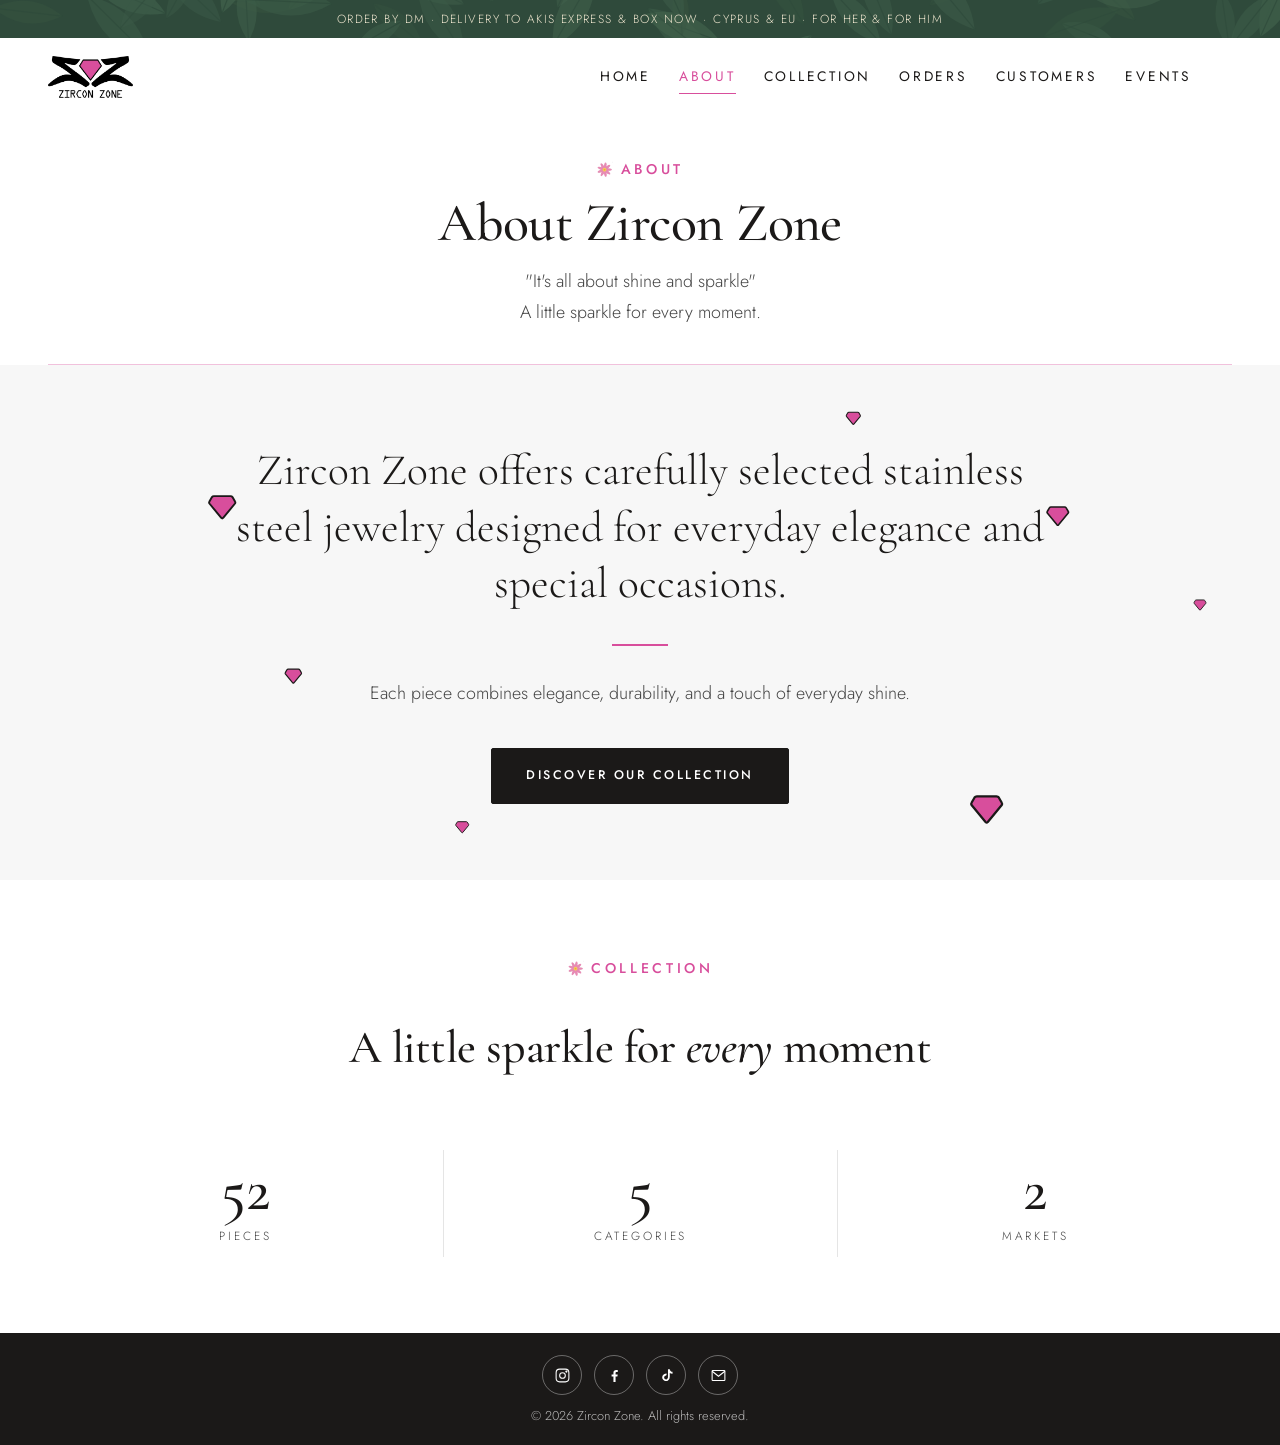
==== about.html @ d3563c6d "Sync: no For him tag Co-Authored-By: Claude Opus 5.5 <noreply@anthropic.com> Claude-Session: https:/" ====
<!DOCTYPE html>
<html lang="en">
<head>
  <meta charset="UTF-8">
  <meta name="viewport" content="width=device-width, initial-scale=1.0">
  <title>About | Zircon Zone</title>
  <meta name="description" content="About Zircon Zone — carefully selected stainless steel jewelry designed for everyday elegance and special occasions.">
  <meta name="theme-color" content="#ffffff">
  <link rel="canonical" href="https://christianaandreou.github.io/zirconzone/about.html">
  <meta name="robots" content="index, follow, max-image-preview:large">
  <meta name="twitter:card" content="summary_large_image">
  <meta name="twitter:title" content="About | Zircon Zone">
  <meta name="twitter:description" content="About Zircon Zone — carefully selected stainless steel jewelry designed for everyday elegance and special occasions.">
  <meta name="twitter:image" content="https://christianaandreou.github.io/zirconzone/images/web/S16.webp">
  <meta property="og:type" content="website">
  <meta property="og:site_name" content="Zircon Zone">
  <meta property="og:title" content="About | Zircon Zone">
  <meta property="og:description" content="About Zircon Zone — carefully selected stainless steel jewelry designed for everyday elegance and special occasions.">
  <meta property="og:image" content="https://christianaandreou.github.io/zirconzone/images/web/S16.webp">
  <link rel="icon" href="images/faviconzz.ico" type="image/x-icon">

  <link rel="preconnect" href="https://fonts.googleapis.com">
  <link rel="preconnect" href="https://fonts.gstatic.com" crossorigin>
  <link href="https://fonts.googleapis.com/css2?family=Cormorant+Garamond:ital,wght@0,400;0,500;0,600;1,400;1,500&family=Jost:wght@300;400;500&display=swap" rel="stylesheet">
  <link rel="stylesheet" href="assets/css/style.css?v=1203">

  <!-- Google tag (gtag.js) -->
  <script async src="https://www.googletagmanager.com/gtag/js?id=G-80L94WF2SH"></script>
  <script>
    window.dataLayer = window.dataLayer || [];
    function gtag(){dataLayer.push(arguments);}
    gtag('js', new Date());
    gtag('config', 'G-80L94WF2SH');
  </script>
</head>
<body>

  <div class="ship-bar">Order by DM · Delivery to Akis Express &amp; BOX NOW · Cyprus &amp; EU · For her &amp; for him</div>
  <header class="site-header">
    <div class="container header-inner">
      <a href="index.html" class="logo" aria-label="Zircon Zone home"><img src="images/web/logo.png" alt="Zircon Zone" width="600" height="298"></a>
      <nav class="nav" aria-label="Main">
        <a href="index.html">Home</a>
        <a href="about.html">About</a>
        <a href="collection.html">Collection</a>
        <a href="orders.html">Orders</a>
        <a href="customers.html">Customers</a>
        <a href="events.html">Events</a>
      </nav>
      <div class="header-right">
        <button class="menu-toggle" aria-label="Menu" aria-expanded="false"><span></span><span></span></button>
      </div>
    </div>
  </header>

  <div class="mobile-menu">
    <a href="index.html">Home</a>
    <a href="about.html">About</a>
    <a href="collection.html">Collection</a>
    <a href="orders.html">Orders</a>
    <a href="customers.html">Customers</a>
    <a href="events.html">Events</a>
  </div>

  <main>
    <section class="page-hero-wrap">
    
    <svg class="hero-fill" viewBox="0 0 1440 320" preserveAspectRatio="none" aria-hidden="true"><path d="M-20,-6 L1460,-6 L1460,110 C1220,170 1040,90 760,190 C460,300 240,120 -20,210 Z" fill="#d84e9c"/></svg>
    <span class="hero-rule" aria-hidden="true"></span>
    
    <div class="page-hero container">
      <span class="eyebrow">About</span>
      <h1>About Zircon Zone</h1>
      <p class="lead">"It's all about shine and sparkle" <br>A little sparkle for every moment.</p>
    </div>
    </section>

    <section class="about-brush">
      <svg class="jewel" viewBox="0 0 1440 760" preserveAspectRatio="xMidYMid slice" aria-hidden="true">
        <!-- λάμψεις -->
        <g fill="#d84e9c">
          <path class="spark k1" transform="translate(250 250) scale(0.72)" d="M-13,-17 H13 Q15,-17 16,-15.5 L20,-8.5 Q21,-7 20,-5.5 L1.5,17 Q0,18.5 -1.5,17 L-20,-5.5 Q-21,-7 -20,-8.5 L-16,-15.5 Q-15,-17 -13,-17Z" stroke="#1b1918" stroke-width="3" stroke-linejoin="round"/><path class="spark k2" transform="translate(1190 260) scale(0.59)" d="M-13,-17 H13 Q15,-17 16,-15.5 L20,-8.5 Q21,-7 20,-5.5 L1.5,17 Q0,18.5 -1.5,17 L-20,-5.5 Q-21,-7 -20,-8.5 L-16,-15.5 Q-15,-17 -13,-17Z" stroke="#1b1918" stroke-width="3" stroke-linejoin="round"/><path class="spark k3" transform="translate(1110 590) scale(0.85)" d="M-13,-17 H13 Q15,-17 16,-15.5 L20,-8.5 Q21,-7 20,-5.5 L1.5,17 Q0,18.5 -1.5,17 L-20,-5.5 Q-21,-7 -20,-8.5 L-16,-15.5 Q-15,-17 -13,-17Z" stroke="#1b1918" stroke-width="3" stroke-linejoin="round"/><path class="spark k4" transform="translate(330 440) scale(0.45)" d="M-13,-17 H13 Q15,-17 16,-15.5 L20,-8.5 Q21,-7 20,-5.5 L1.5,17 Q0,18.5 -1.5,17 L-20,-5.5 Q-21,-7 -20,-8.5 L-16,-15.5 Q-15,-17 -13,-17Z" stroke="#1b1918" stroke-width="3" stroke-linejoin="round"/><path class="spark k5" transform="translate(960 150) scale(0.39)" d="M-13,-17 H13 Q15,-17 16,-15.5 L20,-8.5 Q21,-7 20,-5.5 L1.5,17 Q0,18.5 -1.5,17 L-20,-5.5 Q-21,-7 -20,-8.5 L-16,-15.5 Q-15,-17 -13,-17Z" stroke="#1b1918" stroke-width="3" stroke-linejoin="round"/><path class="spark k2" transform="translate(520 610) scale(0.36)" d="M-13,-17 H13 Q15,-17 16,-15.5 L20,-8.5 Q21,-7 20,-5.5 L1.5,17 Q0,18.5 -1.5,17 L-20,-5.5 Q-21,-7 -20,-8.5 L-16,-15.5 Q-15,-17 -13,-17Z" stroke="#1b1918" stroke-width="3" stroke-linejoin="round"/><path class="spark k4" transform="translate(1350 360) scale(0.33)" d="M-13,-17 H13 Q15,-17 16,-15.5 L20,-8.5 Q21,-7 20,-5.5 L1.5,17 Q0,18.5 -1.5,17 L-20,-5.5 Q-21,-7 -20,-8.5 L-16,-15.5 Q-15,-17 -13,-17Z" stroke="#1b1918" stroke-width="3" stroke-linejoin="round"/>
        </g>
      </svg>
      <div class="container about-text reveal">
        <p class="story-lead">Zircon Zone offers carefully selected stainless steel jewelry designed for everyday elegance and special occasions.</p>
        <span class="story-rule" aria-hidden="true"></span>
        <p class="lead">Each piece combines elegance, durability, and a touch of everyday shine.</p>
        <a href="collection.html" class="btn">Discover our Collection</a>
      </div>
    </section>


    <section class="section section--paper">
      <div class="container">
        <div class="section-head section-head--center reveal">
          <span class="eyebrow">Collection</span><h2>A little sparkle for <em>every</em> moment</h2>
        </div>
        <div class="stats reveal">
          <div><strong data-count="pieces">50+</strong><span>Pieces</span></div>
          <div><strong data-count="categories">5</strong><span>Categories</span></div>
          <div><strong>2</strong><span>Markets</span></div>
        </div>
      </div>
    </section>
  </main>

  <footer class="site-footer site-footer--simple">
    <div class="socials">
      <a href="https://www.instagram.com/zirconzone" target="_blank" rel="noopener" aria-label="Instagram"><svg viewBox="0 0 24 24" fill="none" stroke="currentColor" stroke-width="1.5" aria-hidden="true"><rect x="3" y="3" width="18" height="18" rx="5"/><circle cx="12" cy="12" r="4"/><circle cx="17.5" cy="6.5" r=".8" fill="currentColor"/></svg></a>
      <a href="https://www.facebook.com/profile.php?id=100092590311027" target="_blank" rel="noopener" aria-label="Facebook"><svg viewBox="0 0 24 24" fill="currentColor" aria-hidden="true"><path d="M13.5 21v-7.5h2.6l.4-3h-3V8.6c0-.9.3-1.5 1.5-1.5h1.6V4.4c-.3 0-1.2-.1-2.3-.1-2.3 0-3.8 1.4-3.8 3.9v2.3H7.9v3h2.6V21h3z"/></svg></a>
      <a href="https://www.tiktok.com/@zircon_zone" target="_blank" rel="noopener" aria-label="TikTok"><svg viewBox="0 0 24 24" fill="currentColor" aria-hidden="true"><path d="M16.6 3c.3 2.2 1.6 3.6 3.9 3.8v2.6c-1.4.1-2.6-.3-3.9-1.1v5.3c0 6.4-7 8.4-9.8 3.8-1.8-3-.7-8.2 5.3-8.4v2.8c-.5.1-1 .2-1.4.4-1.4.5-2.2 1.4-2 3 .4 3 5.9 3.9 5.4-2V3h2.5z"/></svg></a>
      <a href="mailto:zirconzonejewelry@gmail.com" aria-label="Email"><svg viewBox="0 0 24 24" fill="none" stroke="currentColor" stroke-width="1.5" aria-hidden="true"><rect x="3" y="5" width="18" height="14" rx="1"/><path d="m3 6 9 7 9-7"/></svg></a>
    </div>
    <p>© 2026 Zircon Zone. All rights reserved.</p>
  </footer>
  <script src="assets/js/main.js?v=86"></script>

  <script src="assets/js/products.js?v=91"></script>
  <script>
    const n = document.querySelector('[data-count="pieces"]'); if (n) n.textContent = PRODUCTS.length;
    const c = document.querySelector('[data-count="categories"]'); if (c) c.textContent = new Set(PRODUCTS.map((p) => p.category)).size;
  </script>
</body>
</html>
---- assets/css/style.css ----
/* =========================================================
   Zircon Zone — shared stylesheet
   Ένα αρχείο για όλες τις σελίδες (αντί για <style> σε κάθε σελίδα
   + Tailwind CDN). Άλλαξε τα tokens εδώ και αλλάζει όλο το site.
   ========================================================= */

:root {
  /* Χρώματα */
  --ivory: #ffffff;
  --paper: #f7f7f7;
  --sand: #f2f2f2;
  --line: #e5e5e5;
  --ink: #1b1918;
  --ink-soft: #444444;
  --muted: #7a7a7a;
  --accent: #d84e9c;        /* ακριβώς το ροζ του διαμαντιού στο logo */
  --accent-soft: #f7e6ee;
  --gold: #b8955a;

  /* Τυπογραφία */
  --font-display: "Cormorant Garamond", "Times New Roman", serif;
  --font-body: "Jost", system-ui, -apple-system, sans-serif;

  /* Ρυθμός */
  --container: 1240px;
  --gutter: clamp(20px, 4vw, 48px);
  --section: clamp(72px, 10vw, 140px);
  --radius: 2px;
  --ease: cubic-bezier(.22, .61, .36, 1);
}

*, *::before, *::after { box-sizing: border-box; }
html { scroll-behavior: smooth; -webkit-text-size-adjust: 100%; }
body {
  margin: 0;
  background: var(--ivory);
  color: var(--ink);
  font-family: var(--font-body);
  font-weight: 300;
  font-size: 16px;
  line-height: 1.7;
  -webkit-font-smoothing: antialiased;
}
img { display: block; max-width: 100%; height: auto; }
a { color: inherit; text-decoration: none; }
button { font: inherit; color: inherit; background: none; border: 0; cursor: pointer; }
::selection { background: var(--accent-soft); color: var(--ink); }

h1, h2, h3 {
  font-family: var(--font-display);
  font-weight: 500;
  line-height: 1.08;
  letter-spacing: -0.01em;
  margin: 0;
}
h1 { font-size: clamp(2.8rem, 6.5vw, 5.6rem); }
h2 { font-size: clamp(2.1rem, 4.2vw, 3.4rem); }
h3 { font-size: 1.45rem; }
em { font-style: italic; color: var(--accent); }
p { margin: 0; }

.container { width: min(100% - 2 * var(--gutter), var(--container)); margin-inline: auto; }
.section { padding-block: var(--section); }
.section--sand { background: var(--sand); }
.section--paper { background: var(--paper); }

.eyebrow {
  display: inline-block;
  font-size: .72rem;
  font-weight: 500;
  letter-spacing: .28em;
  text-transform: uppercase;
  color: var(--accent);
  margin-bottom: 18px;
}
.lead { font-size: clamp(1.05rem, 1.4vw, 1.2rem); color: var(--ink-soft); max-width: 560px; }
.muted { color: var(--muted); }

.section-head { display: flex; align-items: end; justify-content: space-between; gap: 24px; margin-bottom: clamp(36px, 5vw, 64px); }
.section-head--center { flex-direction: column; align-items: center; text-align: center; }
.section-head--center .lead { margin-inline: auto; margin-top: 16px; }

/* ---------- Κουμπιά ---------- */
.btn {
  display: inline-flex; align-items: center; justify-content: center; gap: 10px;
  padding: 16px 34px;
  font-size: .78rem; font-weight: 500; letter-spacing: .2em; text-transform: uppercase;
  border: 1px solid var(--ink);
  background: var(--ink); color: var(--ivory);
  border-radius: var(--radius);
  transition: background .35s var(--ease), color .35s var(--ease), border-color .35s var(--ease);
}
.btn:hover { background: var(--accent); border-color: var(--accent); }
.btn--ghost { background: transparent; color: var(--ink); }
.btn--ghost:hover { background: var(--ink); color: var(--ivory); border-color: var(--ink); }
.btn--light { background: var(--ivory); color: var(--ink); border-color: var(--ivory); }
.btn--light:hover { background: transparent; color: var(--ivory); border-color: var(--ivory); }
.btn svg { width: 16px; height: 16px; }

.link-arrow {
  font-size: .78rem; font-weight: 500; letter-spacing: .2em; text-transform: uppercase;
  border-bottom: 1px solid currentColor; padding-bottom: 4px;
  transition: color .3s var(--ease);
  white-space: nowrap;
}
.link-arrow:hover { color: var(--accent); }

/* ---------- Announcement bar ---------- */
.announce {
  background: var(--ink); color: var(--ivory);
  text-align: center; font-size: .7rem; letter-spacing: .22em; text-transform: uppercase;
  padding: 10px var(--gutter);
}

/* ---------- Header ---------- */
.site-header {
  position: sticky; top: 0; z-index: 50;
  background: rgba(255, 255, 255, .86);
  backdrop-filter: saturate(160%) blur(14px);
  -webkit-backdrop-filter: saturate(160%) blur(14px);
  border-bottom: 1px solid transparent;
  transition: border-color .3s var(--ease), background .3s var(--ease);
}
.site-header.is-scrolled { border-bottom-color: var(--line); background: rgba(255, 255, 255, .95); }
.header-inner {
  display: grid; grid-template-columns: 1fr auto 1fr; align-items: center;
  height: 78px;
}
.logo img { height: 42px; width: auto; }
.nav { display: flex; gap: 34px; }
.nav a, .header-cta {
  font-size: .74rem; font-weight: 400; letter-spacing: .22em; text-transform: uppercase;
  position: relative; padding-block: 6px;
}
.nav a::after {
  content: ""; position: absolute; left: 0; bottom: 0; height: 1px; width: 100%;
  background: currentColor; transform: scaleX(0); transform-origin: right;
  transition: transform .4s var(--ease);
}
.nav a:hover::after, .nav a.active::after { transform: scaleX(1); transform-origin: left; }
.nav a.active { color: var(--accent); }
.header-right { justify-self: end; display: flex; align-items: center; gap: 22px; }
.header-cta { border: 1px solid var(--ink); padding: 10px 18px; transition: .3s var(--ease); }
.header-cta:hover { background: var(--ink); color: var(--ivory); }
.header-icon svg { width: 18px; height: 18px; }
.menu-toggle { display: none; width: 28px; height: 28px; position: relative; }
.menu-toggle span { position: absolute; left: 3px; right: 3px; height: 1px; background: var(--ink); transition: .35s var(--ease); }
.menu-toggle span:nth-child(1) { top: 10px; }
.menu-toggle span:nth-child(2) { top: 17px; }
.menu-open .menu-toggle span:nth-child(1) { top: 14px; transform: rotate(45deg); }
.menu-open .menu-toggle span:nth-child(2) { top: 14px; transform: rotate(-45deg); }

.mobile-menu {
  position: fixed; inset: 0; z-index: 40;
  background: var(--ivory);
  padding: 140px var(--gutter) 40px;
  display: flex; flex-direction: column; gap: 6px;
  opacity: 0; visibility: hidden; transition: opacity .35s var(--ease), visibility .35s;
}
.menu-open .mobile-menu { opacity: 1; visibility: visible; }
.mobile-menu a { font-family: var(--font-display); font-size: 2.3rem; line-height: 1.35; }
.mobile-menu a.active { color: var(--accent); font-style: italic; }
.mobile-menu .mobile-social { margin-top: auto; display: flex; gap: 22px; }
.mobile-menu .mobile-social a { font-family: var(--font-body); font-size: .75rem; letter-spacing: .2em; text-transform: uppercase; }

/* ---------- Hero (home) ---------- */
.hero {
  display: grid; grid-template-columns: 1.05fr 1fr; align-items: center;
  gap: clamp(32px, 6vw, 96px);
  min-height: calc(100svh - 260px);
  padding-block: clamp(40px, 6vw, 80px);
}
.hero h1 { margin-bottom: 28px; }
.hero .lead { margin-bottom: 40px; }
.hero-actions { display: flex; flex-wrap: wrap; gap: 14px; }
.hero-media { position: relative; }
.hero-media .main { aspect-ratio: 4 / 5; object-fit: cover; width: 100%; }
.hero-media .float {
  position: absolute; width: 38%; left: -14%; bottom: 8%;
  aspect-ratio: 3 / 4; object-fit: cover;
  border: 8px solid var(--ivory);
  box-shadow: 0 30px 60px -30px rgba(27, 25, 24, .35);
}
.hero-badge {
  position: absolute; top: 24px; right: -18px;
  background: var(--paper); padding: 14px 20px;
  font-size: .68rem; letter-spacing: .22em; text-transform: uppercase;
  box-shadow: 0 20px 40px -24px rgba(27, 25, 24, .3);
}

/* ---------- Page hero (εσωτερικές σελίδες) ---------- */
.page-hero { padding-block: clamp(64px, 9vw, 120px) clamp(40px, 5vw, 64px); text-align: center; }
.page-hero .lead { margin: 22px auto 0; }

/* ---------- Trust strip ---------- */
.trust { border-block: 1px solid var(--line); }
.trust ul {
  list-style: none; margin: 0; padding: 26px 0;
  display: grid; grid-template-columns: repeat(4, 1fr); gap: 20px; text-align: center;
}
.trust li { font-size: .72rem; letter-spacing: .22em; text-transform: uppercase; color: var(--ink-soft); display: flex; align-items: center; justify-content: center; gap: 12px; }
.trust li::before { content: "✦"; color: var(--gold); font-size: .7rem; }

/* ---------- Product grid & cards ---------- */
.product-grid { display: grid; grid-template-columns: repeat(4, 1fr); gap: clamp(16px, 2.2vw, 32px) clamp(14px, 1.8vw, 24px); }
.product-card { display: block; cursor: pointer; text-align: left; width: 100%; }
.product-media {
  position: relative; overflow: hidden; background: var(--paper);
  aspect-ratio: 4 / 5;
}
.product-media img {
  position: absolute; inset: 0; width: 100%; height: 100%; object-fit: cover;
  transition: opacity .6s var(--ease), transform 1.2s var(--ease);
}
.product-media img.alt { opacity: 0; }
.product-card:hover .product-media img.alt { opacity: 1; }
.product-card:hover .product-media img { transform: scale(1.04); }
.product-tag {
  position: absolute; top: 12px; left: 12px; z-index: 2;
  background: var(--ivory); padding: 5px 10px;
  font-size: .6rem; letter-spacing: .2em; text-transform: uppercase;
}
.product-quick {
  position: absolute; left: 12px; right: 12px; bottom: 12px; z-index: 2;
  background: rgba(255, 255, 255, .94); text-align: center; padding: 12px;
  font-size: .68rem; letter-spacing: .22em; text-transform: uppercase;
  transform: translateY(calc(100% + 14px)); transition: transform .45s var(--ease);
}
.product-card:hover .product-quick { transform: none; }
.product-info { display: flex; justify-content: space-between; gap: 12px; padding-top: 16px; }
.product-info h3 { font-size: 1.2rem; font-weight: 500; }
.product-info .cat { font-size: .68rem; letter-spacing: .18em; text-transform: uppercase; color: var(--muted); margin-top: 2px; }
.product-info .price { font-size: .95rem; font-weight: 400; white-space: nowrap; }

/* ---------- Collection toolbar ---------- */
.toolbar {
  position: sticky; top: 78px; z-index: 30;
  background: rgba(255, 255, 255, .95); backdrop-filter: blur(10px);
  border-block: 1px solid var(--line);
  margin-bottom: clamp(32px, 4vw, 56px);
}
.toolbar-inner { display: flex; align-items: center; justify-content: space-between; gap: 20px; min-height: 64px; }
.filters { display: flex; gap: 8px; overflow-x: auto; scrollbar-width: none; padding-block: 12px; }
.filters::-webkit-scrollbar { display: none; }
.filter-btn {
  flex: none; padding: 9px 16px; border: 1px solid var(--line); border-radius: 999px;
  font-size: .7rem; letter-spacing: .18em; text-transform: uppercase; color: var(--ink-soft);
  transition: .3s var(--ease);
}
.filter-btn sup { font-size: .6rem; color: var(--muted); margin-left: 3px; letter-spacing: 0; }
.filter-btn:hover { border-color: var(--ink); color: var(--ink); }
.filter-btn.active { background: var(--ink); border-color: var(--ink); color: var(--ivory); }
.filter-btn.active sup { color: rgba(255, 255, 255, .6); }
.sort { display: flex; align-items: center; gap: 10px; font-size: .7rem; letter-spacing: .18em; text-transform: uppercase; color: var(--muted); flex: none; }
.sort select { font: inherit; letter-spacing: .1em; color: var(--ink); background: transparent; border: 0; border-bottom: 1px solid var(--line); padding: 6px 4px; cursor: pointer; }
.result-count { font-size: .75rem; color: var(--muted); margin-bottom: 24px; letter-spacing: .08em; }

/* ---------- Quick view (modal) ---------- */
.qv { position: fixed; inset: 0; z-index: 100; display: grid; place-items: center; padding: 20px; visibility: hidden; }
.qv.open { visibility: visible; }
.qv-backdrop { position: absolute; inset: 0; background: rgba(27, 25, 24, .55); opacity: 0; transition: opacity .35s var(--ease); }
.qv.open .qv-backdrop { opacity: 1; }
.qv-panel {
  position: relative; background: var(--ivory); width: min(1020px, 100%); max-height: calc(100svh - 40px); overflow: auto;
  display: grid; grid-template-columns: 1.1fr 1fr;
  opacity: 0; transform: translateY(16px); transition: opacity .35s var(--ease), transform .35s var(--ease);
}
.qv.open .qv-panel { opacity: 1; transform: none; }
.qv-close { position: absolute; top: 14px; right: 14px; z-index: 3; width: 40px; height: 40px; display: grid; place-items: center; background: var(--ivory); border-radius: 50%; }
.qv-close svg { width: 18px; height: 18px; }
.qv-gallery { background: var(--paper); }
.qv-main { aspect-ratio: 4 / 5; width: 100%; object-fit: cover; }
.qv-thumbs { display: flex; gap: 8px; padding: 10px; }
.qv-thumbs button { width: 64px; aspect-ratio: 1; opacity: .5; outline: 1px solid transparent; transition: .25s; }
.qv-thumbs button.active, .qv-thumbs button:hover { opacity: 1; outline-color: var(--ink); }
.qv-thumbs img { width: 100%; height: 100%; object-fit: cover; }
.qv-body { padding: clamp(28px, 4vw, 56px); display: flex; flex-direction: column; }
.qv-body h2 { font-size: clamp(2rem, 3vw, 2.6rem); margin-bottom: 10px; }
.qv-price { font-size: 1.25rem; margin-bottom: 26px; }
.qv-body ul { list-style: none; padding: 22px 0; margin: 0 0 28px; border-block: 1px solid var(--line); display: grid; gap: 8px; font-size: .92rem; color: var(--ink-soft); }
.qv-body li::before { content: "—"; color: var(--gold); margin-right: 10px; }
.qv-actions { display: grid; gap: 10px; margin-top: auto; }
.qv-note { font-size: .78rem; color: var(--muted); margin-top: 14px; text-align: center; }

/* ---------- Split / editorial ---------- */
.split { display: grid; grid-template-columns: 1fr 1fr; gap: clamp(32px, 7vw, 110px); align-items: center; }
.split--reverse .split-media { order: 2; }
.split-media img { width: 100%; aspect-ratio: 4 / 5; object-fit: cover; }
.split-body h2 { margin-bottom: 24px; }
.split-body p + p { margin-top: 18px; }
.split-body .lead { margin-bottom: 0; }
.split-body .btn, .split-body .link-arrow { margin-top: 36px; display: inline-flex; }

.values { display: grid; grid-template-columns: repeat(3, 1fr); gap: 1px; background: var(--line); border: 1px solid var(--line); }
.value { background: var(--ivory); padding: clamp(28px, 4vw, 48px); }
.value .num { font-family: var(--font-display); font-style: italic; color: var(--gold); font-size: 1.4rem; margin-bottom: 18px; display: block; }
.value h3 { margin-bottom: 12px; }
.value p { color: var(--ink-soft); font-size: .95rem; }

/* ---------- Customers ---------- */
.ugc-grid { display: grid; grid-template-columns: repeat(3, 1fr); gap: clamp(14px, 2vw, 28px); }
.ugc { position: relative; overflow: hidden; }
.ugc img { width: 100%; aspect-ratio: 4 / 5; object-fit: cover; transition: transform 1.2s var(--ease); }
.ugc:hover img { transform: scale(1.04); }
.ugc figcaption {
  position: absolute; inset: auto 0 0 0; padding: 60px 22px 22px;
  background: linear-gradient(to top, rgba(27, 25, 24, .72), transparent);
  color: var(--ivory); font-family: var(--font-display); font-style: italic; font-size: 1.35rem; line-height: 1.25;
}
.ugc-grid--wall .ugc:nth-child(1) { grid-row: span 2; }
.ugc-grid--wall .ugc:nth-child(1) img { aspect-ratio: auto; height: 100%; }

.quote-band { text-align: center; }
.quote-band blockquote { margin: 0 auto; max-width: 820px; font-family: var(--font-display); font-size: clamp(1.8rem, 3.6vw, 2.9rem); line-height: 1.2; }
.quote-band cite { display: block; margin-top: 26px; font-style: normal; font-size: .72rem; letter-spacing: .24em; text-transform: uppercase; color: var(--muted); }

/* ---------- Events ---------- */
.event { padding-block: clamp(40px, 6vw, 80px); border-top: 1px solid var(--line); }
.event:first-child { border-top: 0; padding-top: 0; }
.event-date { font-family: var(--font-display); font-style: italic; font-size: 1.4rem; color: var(--gold); margin-bottom: 14px; display: block; }
.event-meta { font-size: .72rem; letter-spacing: .22em; text-transform: uppercase; color: var(--muted); margin-bottom: 22px; }
.event-gallery { display: grid; grid-template-columns: 1fr 1fr; gap: clamp(12px, 1.6vw, 22px); margin-top: clamp(24px, 3vw, 40px); }
.event-gallery img { width: 100%; aspect-ratio: 4 / 5; object-fit: cover; object-position: top; }

.event-teasers { display: grid; grid-template-columns: repeat(2, 1fr); gap: clamp(16px, 2.4vw, 32px); }
.event-teaser { position: relative; overflow: hidden; display: block; }
.event-teaser img { width: 100%; aspect-ratio: 5 / 4; object-fit: cover; object-position: top; transition: transform 1.2s var(--ease); }
.event-teaser:hover img { transform: scale(1.04); }
.event-teaser .overlay { position: absolute; inset: auto 0 0 0; padding: 80px 28px 26px; background: linear-gradient(to top, rgba(27, 25, 24, .75), transparent); color: var(--ivory); }
.event-teaser .overlay span { font-size: .7rem; letter-spacing: .22em; text-transform: uppercase; opacity: .85; }
.event-teaser .overlay h3 { font-size: 1.9rem; margin-top: 6px; }

/* ---------- How to order ---------- */
.steps { display: grid; grid-template-columns: repeat(3, 1fr); gap: clamp(20px, 3vw, 40px); counter-reset: step; }
.step { border-top: 1px solid var(--ink); padding-top: 26px; }
.step::before { counter-increment: step; content: "0" counter(step); display: block; font-family: var(--font-display); font-size: 2.8rem; line-height: 1; color: var(--gold); margin-bottom: 20px; }
.step h3 { margin-bottom: 10px; }
.step p { color: var(--ink-soft); font-size: .95rem; }

.channels { display: grid; grid-template-columns: repeat(3, 1fr); gap: 16px; }
.channel { display: flex; flex-direction: column; gap: 10px; padding: 34px 30px; background: var(--paper); border: 1px solid var(--line); transition: border-color .3s var(--ease), transform .3s var(--ease); }
.channel:hover { border-color: var(--ink); transform: translateY(-3px); }
.channel svg { width: 22px; height: 22px; }
.channel strong { font-family: var(--font-display); font-weight: 500; font-size: 1.6rem; }
.channel span { color: var(--muted); font-size: .9rem; }

.faq { max-width: 820px; margin-inline: auto; }
.faq details { border-bottom: 1px solid var(--line); }
.faq summary { list-style: none; cursor: pointer; padding: 24px 0; display: flex; justify-content: space-between; gap: 20px; font-family: var(--font-display); font-size: 1.4rem; }
.faq summary::-webkit-details-marker { display: none; }
.faq summary::after { content: "+"; font-family: var(--font-body); font-weight: 300; transition: transform .3s var(--ease); }
.faq details[open] summary::after { transform: rotate(45deg); }
.faq details p { padding-bottom: 24px; color: var(--ink-soft); max-width: 680px; }

/* ---------- CTA band ---------- */
.cta-band { background: var(--ink); color: var(--ivory); text-align: center; }
.cta-band .eyebrow { color: #e59bbf; }
.cta-band p { color: rgba(255, 255, 255, .72); margin: 18px auto 36px; max-width: 520px; }
.cta-band .actions { display: flex; justify-content: center; flex-wrap: wrap; gap: 12px; }

/* ---------- Footer ---------- */
.site-footer { background: var(--ink); color: rgba(255, 255, 255, .7); border-top: 1px solid rgba(255, 255, 255, .1); padding-block: 72px 32px; font-size: .9rem; }
.footer-grid { display: grid; grid-template-columns: 1.6fr 1fr 1fr; gap: 40px; padding-bottom: 56px; }
.footer-brand img { height: 46px; width: auto; filter: invert(1) hue-rotate(180deg); margin-bottom: 18px; }
.footer-brand p { max-width: 320px; }
.site-footer h4 { font-family: var(--font-body); font-weight: 500; color: var(--ivory); font-size: .72rem; letter-spacing: .24em; text-transform: uppercase; margin: 0 0 18px; }
.site-footer ul { list-style: none; margin: 0; padding: 0; display: grid; gap: 10px; }
.site-footer a { transition: color .25s var(--ease); }
.site-footer a:hover { color: var(--ivory); }
.footer-bottom { border-top: 1px solid rgba(255, 255, 255, .12); padding-top: 26px; display: flex; justify-content: space-between; flex-wrap: wrap; gap: 12px; font-size: .75rem; letter-spacing: .08em; }
.socials { display: flex; gap: 18px; }
.socials svg { width: 18px; height: 18px; }

/* ---------- Scroll reveal ---------- */
.reveal { opacity: 0; transform: translateY(24px); transition: opacity 1s var(--ease), transform 1s var(--ease); }
.reveal.in { opacity: 1; transform: none; }
@media (prefers-reduced-motion: reduce) {
  .reveal { opacity: 1; transform: none; transition: none; }
  * { scroll-behavior: auto !important; }
}

:focus-visible { outline: 2px solid var(--accent); outline-offset: 3px; }

/* ---------- Responsive ---------- */
@media (max-width: 1024px) {
  .product-grid { grid-template-columns: repeat(3, 1fr); }
  .nav { gap: 22px; }
}
@media (max-width: 860px) {
  .header-inner { grid-template-columns: auto 1fr auto; height: 68px; }
  .nav, .header-cta { display: none; }
  .menu-toggle { display: block; }
  .logo { justify-self: center; grid-column: 2; }
  .logo img { height: 36px; }
  .header-left { grid-column: 1; grid-row: 1; }
  .header-right { grid-column: 3; }
  .toolbar { top: 68px; }
  .toolbar-inner { flex-direction: column; align-items: stretch; gap: 0; }
  .sort { padding-bottom: 12px; justify-content: space-between; }

  .hero { grid-template-columns: 1fr; min-height: auto; text-align: center; }
  .hero .lead { margin-inline: auto; }
  .hero-actions { justify-content: center; }
  .hero-media { order: -1; margin-inline: 8%; }
  .hero-media .float { left: -8%; width: 34%; }
  .hero-badge { right: -4%; }

  .product-grid { grid-template-columns: repeat(2, 1fr); }
  .product-quick { display: none; }
  .split, .qv-panel { grid-template-columns: 1fr; }
  .split--reverse .split-media { order: 0; }
  .values, .steps, .channels { grid-template-columns: 1fr; }
  .trust ul { grid-template-columns: repeat(2, 1fr); row-gap: 14px; }
  .ugc-grid { grid-template-columns: repeat(2, 1fr); }
  .ugc-grid--wall .ugc:nth-child(1) { grid-row: auto; grid-column: span 2; }
  .event-teasers { grid-template-columns: 1fr; }
  .footer-grid { grid-template-columns: 1fr 1fr; }
  .footer-brand { grid-column: span 2; }
  .section-head { flex-direction: column; align-items: flex-start; }
  .section-head--center { align-items: center; }
}
@media (max-width: 520px) {
  .ugc-grid { grid-template-columns: 1fr; }
  .ugc-grid--wall .ugc:nth-child(1) { grid-column: auto; }
  .event-gallery { grid-template-columns: 1fr; }
  .trust li { font-size: .62rem; letter-spacing: .16em; }
}

/* ---------- Shop by category ---------- */
.cat-grid { display: grid; grid-template-columns: repeat(5, 1fr); gap: clamp(12px, 1.6vw, 22px); }
.cat-tile { display: block; text-align: center; }
.cat-media { overflow: hidden; background: var(--ivory); aspect-ratio: 3 / 4; }
.cat-media img { width: 100%; height: 100%; object-fit: cover; transition: transform 1.2s var(--ease); }
.cat-tile:hover .cat-media img { transform: scale(1.05); }
.cat-tile span { display: inline-block; margin-top: 16px; font-family: var(--font-display); font-size: 1.35rem; border-bottom: 1px solid transparent; transition: border-color .3s var(--ease); }
.cat-tile:hover span { border-color: currentColor; }
@media (max-width: 860px) {
  .cat-grid { grid-template-columns: repeat(5, 62%); overflow-x: auto; scroll-snap-type: x mandatory; scrollbar-width: none; padding-bottom: 4px; }
  .cat-tile { scroll-snap-align: start; }
}
@media (max-width: 520px) { .hide-sm { display: none; } }

/* =========================================================
   Κύματα στο ροζ του logo
   ========================================================= */
.hero-wrap, .page-hero-wrap { position: relative; overflow: hidden; }
.hero-wrap > .container, .page-hero-wrap > .container { position: relative; z-index: 1; }

/* Λεπτές κυματιστές γραμμές στο φόντο */
.wave-lines {
  position: absolute; left: 0; width: 100%; height: 70%; bottom: 8%;
  fill: none; stroke: var(--accent); pointer-events: none; z-index: 0;
}
.page-hero-wrap .wave-lines { height: 100%; bottom: -20%; opacity: .7; }

/* Γεμάτα κύματα που «ρέουν» σε ροζ ζώνη */
.wave-fill { display: block; width: 100%; height: clamp(56px, 8vw, 130px); margin-bottom: -2px; position: relative; z-index: 1; }
.wave-fill--down { transform: scaleY(-1); margin-top: -1px; margin-bottom: 0; }

.trust--pink { background: var(--accent); border: 0; }
.trust--pink li { color: #fff; }
.trust--pink li::before { color: #fff; }

.cta-band { background: var(--accent); }
.cta-band .eyebrow { color: #fff; opacity: .85; }
.cta-band p { color: rgba(255, 255, 255, .88); }
.cta-band .btn--light { background: #fff; color: var(--accent); border-color: #fff; }
.cta-band .btn--light:hover { background: var(--ink); color: #fff; border-color: var(--ink); }
.cta-band .btn--light[style] { background: transparent !important; color: #fff !important; border-color: #fff; }
.cta-band .btn--light[style]:hover { background: #fff !important; color: var(--accent) !important; }
.site-footer { border-top: 0; }
/* οι γραμμές μένουν κάτω από το κείμενο, ποτέ πάνω του */
.hero-wrap .wave-lines { height: 34%; bottom: 90px; }
.page-hero-wrap .wave-lines { height: 42%; bottom: -8%; opacity: .6; }
.page-hero { padding-bottom: clamp(70px, 8vw, 110px); }
@media (max-width: 860px) {
  .hero-wrap .wave-lines { display: none; }
  .page-hero-wrap .wave-lines { height: 30%; bottom: -6%; }
}
.section--sand + .wave-fill { background: var(--sand); }
.section--paper + .wave-fill { background: var(--paper); }

/* Header: logo αριστερά, μενού + Order δεξιά */
.header-inner { display: flex; align-items: center; gap: 40px; }
.header-inner .nav { margin-left: auto; }
.header-right { margin-left: 0; }
@media (max-width: 860px) {
  .header-inner { display: flex; gap: 18px; }
  .logo { grid-column: auto; justify-self: auto; }
  .header-right { margin-left: auto; gap: 18px; }
}

/* Αρχικοί τίτλοι/κείμενα */
.hero .tagline { font-family: var(--font-display); font-size: clamp(1.5rem, 2.4vw, 2rem); margin: -8px 0 18px; }
.values--simple .value { text-align: center; padding-block: clamp(28px, 4vw, 44px); }
.values--simple .value .num { margin-bottom: 10px; }
a.ugc { display: block; }
.nav { gap: 28px; }
@media (max-width: 1024px) { .nav { gap: 18px; } .header-inner { gap: 24px; } }
.wave-fill + .cta-band { box-shadow: 0 -4px 0 var(--accent); position: relative; z-index: 2; }

/* Βελάκια φωτογραφιών στις κάρτες */
.img-arrow {
  position: absolute; top: 50%; z-index: 3; transform: translateY(-50%);
  width: 38px; height: 38px; border-radius: 50%; display: grid; place-items: center;
  background: rgba(255, 255, 255, .9); box-shadow: 0 4px 14px rgba(0, 0, 0, .1);
  transition: background .25s var(--ease), color .25s var(--ease);
}
.img-arrow svg { width: 16px; height: 16px; }
.img-arrow.prev { left: 10px; }
.img-arrow.next { right: 10px; }
.img-arrow:hover { background: var(--accent); color: #fff; }
.img-dots { position: absolute; bottom: 12px; left: 0; right: 0; z-index: 3; display: flex; justify-content: center; gap: 6px; }
.img-dots span { width: 6px; height: 6px; border-radius: 50%; background: rgba(27, 25, 24, .25); transition: background .25s; }
.img-dots span.on { background: var(--accent); }
.product-card:hover .product-media img { transform: none; }

/* Footer όπως πριν: εικονίδια + copyright */
.site-footer--simple { padding-block: 44px; text-align: center; }
.site-footer--simple .socials { justify-content: center; gap: 26px; margin-bottom: 16px; }
.site-footer--simple .socials svg { width: 20px; height: 20px; }
.site-footer--simple a { color: #9ca3af; }
.site-footer--simple a:hover { color: var(--accent); }
.site-footer--simple p { color: #9ca3af; font-size: .85rem; }

/* Φωτογραφίες events ολόκληρες, χωρίς κόψιμο */
.event-gallery img, .event .split-media img { aspect-ratio: auto; height: auto; object-fit: contain; }
.event-gallery { align-items: start; }
.event-teaser img { aspect-ratio: auto; height: auto; }
.event-teaser .overlay { position: static; background: none; color: var(--ink); padding: 18px 0 0; }
.event-teaser .overlay span { color: var(--accent); opacity: 1; }
.event-teaser:hover img { transform: none; }
.event-teasers { align-items: start; }

/* Footer εικονίδια: στο κέντρο, μεγαλύτερα και καθαρά */
.site-footer--simple { display: flex; flex-direction: column; align-items: center; }
.site-footer--simple .socials { display: flex; justify-content: center; align-items: center; gap: 16px; margin: 0 auto 20px; width: 100%; }
.site-footer--simple .socials a {
  width: 48px; height: 48px; border-radius: 50%; display: grid; place-items: center;
  border: 1px solid rgba(255, 255, 255, .35); color: #fff;
  transition: background .25s var(--ease), border-color .25s var(--ease), color .25s var(--ease);
}
.site-footer--simple .socials a:hover { background: var(--accent); border-color: var(--accent); color: #fff; }
.site-footer--simple .socials svg { width: 20px; height: 20px; }
.site-footer--simple p { text-align: center; color: rgba(255, 255, 255, .7); }

/* Όλες οι κατηγορίες φαίνονται (χωρίς κρυφό scroll) */
.filters { flex-wrap: wrap; overflow: visible; }
.qv-note { font-size: .9rem; color: var(--ink-soft); } .qv-note strong { color: var(--ink); font-weight: 500; }

/* Λίγο μεγαλύτερα γράμματα: μενού και ροζ ετικέτες πάνω από τους τίτλους */
.nav a { font-size: .86rem; letter-spacing: .2em; }
.eyebrow { font-size: .88rem; letter-spacing: .26em; }

/* Λίγο μικρότεροι τίτλοι */
h1 { font-size: clamp(2.4rem, 5.2vw, 4.4rem); }
h2 { font-size: clamp(1.9rem, 3.6vw, 2.9rem); }
.page-hero { padding-top: clamp(52px, 7vw, 96px); }

/* Events: οι δύο φωτογραφίες κάτω από κάθε event στο ίδιο ύψος (ελάχιστο κόψιμο) */
.event-gallery img { aspect-ratio: 7 / 10; height: auto; object-fit: cover; object-position: center; }

/* About: Stainless Steel / Modern Style / Made to Shine */
.features { display: grid; grid-template-columns: repeat(3, 1fr); border-top: 1px solid var(--line); border-bottom: 1px solid var(--line); }
.feature { display: flex; flex-direction: column; align-items: center; gap: 18px; padding: clamp(36px, 5vw, 56px) 20px; text-align: center; position: relative; }
.feature + .feature::before { content: ""; position: absolute; left: 0; top: 28%; bottom: 28%; width: 1px; background: var(--line); }
.feature-icon { width: 64px; height: 64px; border-radius: 50%; display: grid; place-items: center; color: var(--accent); background: var(--accent-soft); transition: background .35s var(--ease), color .35s var(--ease), transform .35s var(--ease); }
.feature-icon svg { width: 28px; height: 28px; }
.feature h3 { font-size: clamp(1.35rem, 2vw, 1.65rem); }
.feature h3::after { content: ""; display: block; width: 28px; height: 1px; background: var(--accent); margin: 14px auto 0; transition: width .35s var(--ease); }
.feature:hover .feature-icon { background: var(--accent); color: #fff; transform: translateY(-3px); }
.feature:hover h3::after { width: 56px; }
@media (max-width: 700px) {
  .features { grid-template-columns: 1fr; }
  .feature + .feature::before { left: 30%; right: 30%; top: 0; bottom: auto; width: auto; height: 1px; }
  .feature { padding-block: 32px; }
}

/* Orders: κάρτες επικοινωνίας με λίγο ροζ */
.channel { background: #fff; border: 1px solid var(--line); border-top: 3px solid var(--accent); padding: 36px 32px; gap: 12px; }
.channel svg { width: 22px; height: 22px; box-sizing: content-box; padding: 14px; border-radius: 50%; color: var(--accent); background: var(--accent-soft); transition: background .3s var(--ease), color .3s var(--ease); margin-bottom: 6px; }
.channel strong { font-size: 1.7rem; }
.channel span { color: var(--accent); font-size: .92rem; }
.channel:hover { border-color: var(--accent); transform: translateY(-4px); box-shadow: 0 18px 40px -24px rgba(216, 78, 156, .45); }
.channel:hover svg { background: var(--accent); color: #fff; }

/* =========== About: πιο premium =========== */
.about-story { align-items: center; }
.about-media { position: relative; padding: 0 0 12% 0; }
.about-media .main { width: 86%; aspect-ratio: 4 / 5; object-fit: cover; }
.about-media .float {
  position: absolute; right: 0; bottom: 0; width: 46%; aspect-ratio: 4 / 5; object-fit: cover;
  border: 10px solid #fff; box-shadow: 0 30px 60px -30px rgba(27, 25, 24, .35);
}
.about-media::before {
  content: ""; position: absolute; left: -18px; top: -18px; width: 42%; height: 42%;
  border-top: 1px solid var(--accent); border-left: 1px solid var(--accent); pointer-events: none;
}
.about-mark {
  position: absolute; left: 70%; top: 8%; width: 64px; height: 64px; border-radius: 50%;
  display: grid; place-items: center; background: #fff; color: var(--accent);
  box-shadow: 0 14px 30px -16px rgba(216, 78, 156, .5);
}
.about-mark svg { width: 28px; height: 28px; }
.story-lead { font-family: var(--font-display); font-size: clamp(1.6rem, 2.6vw, 2.2rem); line-height: 1.3; color: var(--ink); }
.story-rule { display: block; width: 56px; height: 2px; background: var(--accent); margin: 28px 0; }

.glimpse { display: grid; grid-template-columns: repeat(4, 1fr); gap: clamp(10px, 1.4vw, 20px); }
.glimpse a { overflow: hidden; display: block; }
.glimpse img { width: 100%; aspect-ratio: 3 / 4; object-fit: cover; transition: transform 1.2s var(--ease); }
.glimpse a:hover img { transform: scale(1.05); }
.glimpse a:nth-child(even) { margin-top: 40px; }

.stats { display: grid; grid-template-columns: repeat(3, 1fr); margin-top: clamp(48px, 6vw, 80px); text-align: center; }
.stats div { display: flex; flex-direction: column; gap: 6px; padding: 10px; }
.stats div + div { border-left: 1px solid var(--line); }
.stats strong { font-family: var(--font-display); font-weight: 500; font-size: clamp(2.6rem, 5vw, 3.8rem); line-height: 1; color: var(--accent); }
.stats span { font-size: .74rem; letter-spacing: .24em; text-transform: uppercase; color: var(--ink-soft); }

@media (max-width: 860px) {
  .about-media { margin: 0 4% 8px; }
  .about-mark { width: 52px; height: 52px; }
  .story-rule { margin-inline: 0; }
  .glimpse { grid-template-columns: repeat(2, 1fr); }
  .glimpse a:nth-child(even) { margin-top: 24px; }
}

/* =========== About: μόνο κείμενο με ροζ πινελιές σε κίνηση =========== */
.about-brush { position: relative; overflow: hidden; padding-block: clamp(90px, 12vw, 170px); }
.about-brush .brush { position: absolute; inset: -6% -4%; width: 108%; height: 112%; pointer-events: none; }
.about-brush .stroke { stroke-dasharray: 2200; stroke-dashoffset: 2200; animation: brush-draw 2.4s var(--ease) forwards, brush-drift 14s ease-in-out infinite alternate; transform-box: fill-box; transform-origin: center; }
.about-brush .s2 { animation-delay: .3s, 0s; animation-duration: 2.8s, 18s; }
.about-brush .s3 { animation-delay: .6s, 0s; animation-duration: 2s, 11s; }
.about-brush .s4 { animation-delay: .8s, 0s; animation-duration: 2s, 13s; }
.about-brush .s5 { animation-delay: 1s, 0s; animation-duration: 1.8s, 10s; }
@keyframes brush-draw { to { stroke-dashoffset: 0; } }
@keyframes brush-drift {
  0%   { transform: translate(0, 0) rotate(0deg); }
  50%  { transform: translate(24px, -10px) rotate(.6deg); }
  100% { transform: translate(-18px, 12px) rotate(-.5deg); }
}
.about-text { position: relative; z-index: 1; max-width: 820px; text-align: center; }
.about-text .story-lead { font-size: clamp(1.8rem, 3.4vw, 2.8rem); }
.about-text .story-rule { margin: 32px auto; }
.about-text .lead { margin: 0 auto 40px; }
@media (prefers-reduced-motion: reduce) {
  .about-brush .stroke { animation: none; stroke-dashoffset: 0; }
}

/* About: γραμμές εμπνευσμένες από κοσμήματα (κολιέ, πέρλες, δαχτυλίδια, λάμψεις) */
.about-brush { padding-top: clamp(150px, 16vw, 220px); }
.about-brush .jewel { position: absolute; inset: 0; width: 100%; height: 100%; pointer-events: none; }
.jewel .necklace { transform-origin: 50% 0; transform-box: view-box; animation: sway 7s ease-in-out infinite alternate; }
.jewel .chain { stroke-dashoffset: 0; animation: chain-in 2.6s var(--ease) both; }
.jewel .pendant { animation: pendant-swing 3.5s ease-in-out infinite alternate; transform-box: fill-box; transform-origin: 50% 0; }
.jewel .pearls { animation: pearls-flow 9s linear infinite; }
.jewel .pearls.p2 { animation-duration: 13s; animation-direction: reverse; }
.jewel .rings { transform-box: fill-box; transform-origin: center; animation: ring-float 8s ease-in-out infinite alternate; }
.jewel .rings.r2 { animation-duration: 10s; animation-delay: -3s; }
.jewel .spark { transform-box: fill-box; transform-origin: center; animation: twinkle 3s ease-in-out infinite; }
.jewel .k2 { animation-delay: .8s; } .jewel .k3 { animation-delay: 1.5s; } .jewel .k4 { animation-delay: 2.1s; } .jewel .k5 { animation-delay: .4s; }
@keyframes sway { from { transform: rotate(-.8deg); } to { transform: rotate(.8deg); } }
@keyframes chain-in { from { opacity: 0; } to { opacity: 1; } }
@keyframes pendant-swing { from { rotate: -6deg; } to { rotate: 6deg; } }
@keyframes pearls-flow { to { stroke-dashoffset: -260; } }
@keyframes ring-float { from { translate: 0 0; rotate: -4deg; } to { translate: 0 -14px; rotate: 4deg; } }
@keyframes twinkle { 0%, 100% { opacity: .15; scale: .6; } 50% { opacity: .9; scale: 1.15; } }
@media (prefers-reduced-motion: reduce) {
  .jewel *, .jewel .necklace { animation: none !important; }
}
.about-brush { padding-top: clamp(170px, 17vw, 240px); }
@media (max-width: 700px) { .jewel .pendant { display: none; } .about-brush { padding-top: 150px; } }
.about-text { margin-top: 30px; } @media (max-width: 700px) { .about-text { margin-top: 0; } }

/* About: πιο αργή κίνηση + η δεύτερη πρόταση σε μία γραμμή */
.jewel .necklace { animation-duration: 12s; }
.jewel .pendant { animation-duration: 6s; }
.jewel .spark { animation-duration: 5.5s; }
.about-text .lead { max-width: none; }
@media (min-width: 861px) { .about-text .lead { white-space: nowrap; } }

/* Home > Markets: οι δύο φωτογραφίες στο ίδιο ύψος */
.event-teaser img { aspect-ratio: 4 / 7; height: auto; object-fit: cover; object-position: center; }

/* Collection: μεγαλύτερα γράμματα στα φίλτρα και στο Sort */
.filter-btn { font-size: .82rem; padding: 11px 20px; }
.sort { font-size: .8rem; }
.sort select { font-size: .95rem; }

/* Υπότιτλοι σελίδων σε μία γραμμή (desktop) */
.page-hero .lead { max-width: none; }
@media (min-width: 861px) { .page-hero .lead { white-space: nowrap; } }

/* Μικρότερο ροζ πλαίσιο «Order via social media» */
.cta-band.section { padding-block: clamp(44px, 5.5vw, 76px); }
.cta-band p { margin: 12px auto 26px; }
.wave-fill { height: clamp(36px, 5vw, 80px); }


/* Λιγότερο άδειο λευκό στις κορυφές των σελίδων */
.page-hero { padding-top: clamp(40px, 5vw, 70px); padding-bottom: clamp(60px, 7vw, 96px); }
.hero { min-height: auto; padding-block: clamp(32px, 4vw, 56px) clamp(56px, 6vw, 90px); }

/* Διαμαντάκια του logo που λάμπουν στις κορυφές των σελίδων */
.dias { position: absolute; inset: 0; pointer-events: none; z-index: 0; }
.dia { position: absolute; display: block; transform: translate(-50%, -50%); animation: dia-twinkle 5.5s ease-in-out infinite; }
.dia svg { display: block; width: 100%; height: auto; }
.dia.d1 { animation-delay: -1.1s; } .dia.d2 { animation-delay: -2.2s; } .dia.d3 { animation-delay: -3.3s; } .dia.d4 { animation-delay: -4.4s; }
@keyframes dia-twinkle { 0%, 100% { scale: .7; filter: opacity(.35); } 50% { scale: 1.1; filter: opacity(1); } }
@media (max-width: 700px) { .dia:nth-child(n+4) { display: none; } }
@media (prefers-reduced-motion: reduce) { .dia { animation: none; } }

/* Μικρότερο ροζ πλαίσιο με μόνο εικονίδια Instagram / Facebook */
.cta-band.section { padding-block: clamp(30px, 3.6vw, 52px); }
.cta-band h2 { font-size: clamp(1.7rem, 3vw, 2.4rem); }
.cta-band .eyebrow { margin-bottom: 10px; }
.cta-band p { margin: 10px auto 20px; }
.cta-band .actions { gap: 14px; }
.cta-icon {
  width: 50px; height: 50px; border-radius: 50%; display: grid; place-items: center;
  background: #fff; color: var(--accent); transition: transform .3s var(--ease), background .3s var(--ease), color .3s var(--ease);
}
.cta-icon svg { width: 22px; height: 22px; }
.cta-icon:hover { background: var(--ink); color: #fff; transform: translateY(-3px); }
.wave-fill { height: clamp(28px, 4vw, 60px); }

/* About: λιγότερο κενό πριν την αλυσίδα */
.about-brush { padding-top: clamp(110px, 11vw, 160px); padding-bottom: clamp(70px, 8vw, 120px); }

/* Orders: ροζ φόντο στις ερωτήσεις */
.section--pink { background: var(--accent-soft); }
.section--pink .faq details { border-bottom-color: rgba(216, 78, 156, .25); }
.section--pink .faq summary::after { color: var(--accent); }

/* Orders: λιγότερο κενό στις ερωτήσεις */
.section--pink { padding-block: clamp(44px, 5vw, 72px); }
.section--pink .section-head { margin-bottom: clamp(18px, 2.4vw, 30px); }
.section--pink .section-head .eyebrow { margin-bottom: 8px; }
.faq summary { padding: 18px 0; }
.faq details p { padding-bottom: 18px; }
.channels-wrap { padding-bottom: clamp(44px, 5vw, 72px) !important; }

/* ΔΟΚΙΜΗ: ροζ φόντο στην κορυφή των εσωτερικών σελίδων (όχι στο Home) */
.page-hero-wrap { background: var(--accent-soft); }
.page-hero-wrap .wave-lines { opacity: .9; }
.page-hero-wrap + section.container, .page-hero-wrap + .toolbar { margin-top: 0; } #orama { padding-top: clamp(40px, 5vw, 70px); }

/* Κορυφή εσωτερικών σελίδων: έντονο ροζ με κάτω άκρη που ακολουθεί τις γραμμές */
.page-hero-wrap { --fill-top: 66%; background: linear-gradient(to bottom, var(--accent) 0, var(--accent) calc(var(--fill-top) + 2px), transparent calc(var(--fill-top) + 2px)); }
.page-hero-wrap .hero-fill { position: absolute; left: 0; width: 100%; height: 42%; bottom: -8%; pointer-events: none; z-index: 0; }
.page-hero-wrap .wave-lines { opacity: 1; }
.page-hero-wrap .eyebrow, .page-hero-wrap h1, .page-hero-wrap .lead { color: #fff; }
.page-hero-wrap .eyebrow { opacity: .85; }
.page-hero-wrap .dia path { fill: #fff; }
@media (max-width: 860px) {
  .page-hero-wrap { --fill-top: 76%; }
  .page-hero-wrap .hero-fill { height: 30%; bottom: -6%; }
}
.about-brush { padding-top: clamp(150px, 14vw, 200px); }

/* About: η αλυσίδα απλώνεται σε όλο το πλάτος χωρίς να κόβεται */
.about-brush .chain-svg { position: absolute; left: 0; top: 0; width: 100%; height: clamp(150px, 16vw, 230px); pointer-events: none; overflow: visible; }
.chain-svg .necklace { transform-origin: 50% 0; transform-box: view-box; animation: sway 12s ease-in-out infinite alternate; }

/* Οι γραμμές στην κορυφή των σελίδων φαίνονται ολόκληρες (δεν κόβονται) */
.page-hero-wrap { --fill-top: 58%; }
.page-hero-wrap .wave-lines, .page-hero-wrap .hero-fill { bottom: 0; }
@media (max-width: 860px) {
  .page-hero-wrap { --fill-top: 70%; }
  .page-hero-wrap .wave-lines, .page-hero-wrap .hero-fill { bottom: 0; }
}

/* Events: πιο σύντομη παρουσίαση — κείμενο + μωσαϊκό 3 φωτογραφιών */
.event--compact { padding-block: clamp(36px, 5vw, 64px); }
.mosaic { display: grid; grid-template-columns: 1.15fr 1fr; grid-template-rows: 1fr 1fr; gap: 10px; height: clamp(420px, 42vw, 580px); }
.mosaic-tile { padding: 0; overflow: hidden; cursor: zoom-in; display: block; }
.mosaic-tile.t0 { grid-row: span 2; }
.mosaic-tile img { width: 100%; height: 100%; object-fit: cover; object-position: center 30%; transition: transform 1s var(--ease); }
.mosaic-tile:hover img { transform: scale(1.04); }
@media (max-width: 860px) { .mosaic { height: 460px; } }
@media (max-width: 520px) { .mosaic { height: 380px; } }

.lightbox { position: fixed; inset: 0; z-index: 200; background: rgba(27, 25, 24, .88); display: grid; place-items: center; padding: 24px; opacity: 0; visibility: hidden; transition: opacity .3s var(--ease), visibility .3s; cursor: zoom-out; }
.lightbox.open { opacity: 1; visibility: visible; }
.lightbox img { max-width: 100%; max-height: calc(100svh - 48px); object-fit: contain; }
.lb-close { position: absolute; top: 18px; right: 18px; width: 44px; height: 44px; border-radius: 50%; background: #fff; display: grid; place-items: center; }
.lb-close svg { width: 18px; height: 18px; }
.wave-lines { overflow: visible; }

/* Orders: ίδιο σχέδιο με το ροζ πλαίσιο (κύματα), με τα κείμενα του Orders */
.orders-band { position: relative; overflow: hidden; background: var(--accent); color: #fff; text-align: center; padding-block: clamp(50px, 6vw, 90px) clamp(30px, 4vw, 56px); }
.orders-band > .container { position: relative; z-index: 1; }
.orders-band .eyebrow { color: #fff; opacity: .85; margin-bottom: 12px; }
.orders-band h1 { color: #fff; }
.orders-band p { color: rgba(255, 255, 255, .92); margin: 16px auto 28px; font-size: clamp(1.02rem, 1.3vw, 1.15rem); }
.orders-band .actions { display: flex; justify-content: center; gap: 14px; }
.orders-band .cta-icon { width: 56px; height: 56px; }
.orders-band .dia path { fill: #fff; }
.orders-band + .wave-fill--down { margin-top: -2px; }
.wave-fill--down + .section--pink { margin-top: 0; }

/* Events: τίτλος για κάθε event, χωρίς μεγάλο κενό */
.events-list { padding-top: clamp(36px, 4vw, 60px); }
.event-name { text-align: center; font-size: clamp(2rem, 3.6vw, 2.8rem); margin: clamp(28px, 4vw, 48px) 0 0; }
.event-name:first-child { margin-top: 0; }
.event-name::after { content: ""; display: block; width: 48px; height: 2px; background: var(--accent); margin: 14px auto 0; }
.events-list .event--compact { padding-block: clamp(24px, 3vw, 40px) clamp(20px, 3vw, 36px); border-top: 0; }

/* Orders: όπως το παλιό ροζ πλαίσιο (κύματα από πάνω), χωρίς διαμαντάκια */
main > .wave-fill:first-child { margin-top: clamp(16px, 2vw, 28px); }
.wave-fill + .orders-band { margin-top: -2px; box-shadow: 0 -4px 0 var(--accent); }
.orders-band { padding-block: clamp(36px, 4.5vw, 64px) clamp(44px, 5vw, 72px); }
.orders-band + .section--pink { background: var(--accent-soft); }

/* Events: λιγότερο κενό κάτω από την ροζ κορυφή */
#orama { padding-top: 0; }
.events-list { padding-top: clamp(8px, 1.5vw, 20px); }
.page-hero-wrap:has(+ .events-list) { margin-bottom: 0; }

/* Orders: ίσιο από πάνω, κυματιστό με γραμμές από κάτω + εικονίδια */
.hero-icons { display: flex; justify-content: center; gap: 14px; margin-top: 26px; position: relative; z-index: 1; }
.hero-icons .cta-icon { width: 54px; height: 54px; }
.page-hero-wrap:has(.hero-icons) + .section--pink { margin-top: 0; }
.page-hero:has(.hero-icons) { padding-bottom: clamp(100px, 10vw, 150px); }

/* Ροζ κορυφές σελίδων: λίγο πιο μικρές */
.page-hero { padding-top: clamp(28px, 3.4vw, 50px); padding-bottom: clamp(52px, 5.6vw, 80px); }
.page-hero h1 { font-size: clamp(2.1rem, 4.2vw, 3.5rem); }
.page-hero .eyebrow { margin-bottom: 12px; }
.page-hero .lead { margin-top: 14px; }
.page-hero:has(.hero-icons) { padding-bottom: clamp(84px, 8.5vw, 124px); }
.hero-icons { margin-top: 20px; }

/* Orders: το απαλό ροζ ξεκινάει ακριβώς κάτω από τις γραμμές (κυματιστό) */
.page-hero-wrap--soft { overflow: hidden; }
.page-hero-wrap--soft + .section--pink { margin-top: -1px; padding-top: clamp(20px, 3vw, 40px); }

/* Πιο μικρό μαύρο footer */
.site-footer--simple { padding-block: 22px 18px; }
.site-footer--simple .socials { margin-bottom: 10px; gap: 12px; }
.site-footer--simple .socials a { width: 40px; height: 40px; }
.site-footer--simple .socials svg { width: 17px; height: 17px; }
.site-footer--simple p { font-size: .8rem; }

/* Ίδιο ύψος κύματος σε όλες τις σελίδες (σταθερό, όχι ποσοστό) + λιγότερο κενό στο Orders */
.page-hero-wrap { --wave-h: clamp(70px, 8.5vw, 130px); background: linear-gradient(to bottom, var(--accent) 0, var(--accent) calc(100% - var(--wave-h) + 2px), transparent calc(100% - var(--wave-h) + 2px)); }
.page-hero-wrap .wave-lines, .page-hero-wrap .hero-fill { height: var(--wave-h); bottom: 0; }
.page-hero-wrap--soft .hero-soft { height: var(--wave-h); bottom: 0; }
.page-hero { padding-bottom: calc(var(--wave-h) * .75); }
.page-hero:has(.hero-icons) { padding-bottom: calc(var(--wave-h) * .75); }
.hero-icons { margin-top: 18px; }
@media (max-width: 860px) {
  .page-hero-wrap { --wave-h: 64px; }
  .page-hero-wrap .wave-lines, .page-hero-wrap .hero-fill, .page-hero-wrap--soft .hero-soft { height: var(--wave-h); bottom: 0; }
}

/* ===== Επαναφορά: κορυφές σελίδων σε λευκό με τις ροζ γραμμές (τέλος δοκιμής ροζ) ===== */
.page-hero-wrap { background: none; }
.page-hero-wrap .hero-fill, .page-hero-wrap .hero-soft { display: none; }
.page-hero-wrap .eyebrow { color: var(--accent); opacity: 1; }
.page-hero-wrap h1 { color: var(--ink); }
.page-hero-wrap .lead { color: var(--ink-soft); }
.page-hero-wrap .dia path { fill: #d84e9c; }
.hero-icons .cta-icon { background: var(--accent-soft); color: var(--accent); }
.hero-icons .cta-icon:hover { background: var(--accent); color: #fff; }
.page-hero-wrap--soft + .section--pink { margin-top: 0; padding-top: clamp(44px, 5vw, 72px); }

/* Εσωτερικές σελίδες: μία απαλή ίσια ροζ γραμμή αντί για κυματιστές */
.page-hero-wrap .hero-rule { position: absolute; left: 50%; bottom: 0; transform: translateX(-50%); width: min(100% - 2 * var(--gutter), var(--container)); height: 1px; background: rgba(216, 78, 156, .35); }
.page-hero { padding-bottom: clamp(36px, 4vw, 56px); }
.page-hero:has(.hero-icons) { padding-bottom: clamp(40px, 4.5vw, 60px); }

/* Home: οι κυματιστές γραμμές όπως στο Orders (παράλληλες, σε όλο το πλάτος) */
.hero-wrap .wave-lines { height: clamp(70px, 8.5vw, 130px); bottom: 0; }

/* About: απαλό ροζ φόντο πίσω από το κείμενο με την αλυσίδα */
.about-brush { background: var(--accent-soft); }

/* Εναλλαγή απαλό ροζ / ανοιχτό γκρι στις ενότητες, για λιγότερο λευκό */
.band--pink { background: var(--accent-soft); }
.band--paper { background: var(--paper); }
.band--paper > .container { padding-top: clamp(28px, 3.5vw, 48px); }
.section--pink .product-media, .band--pink .ugc { box-shadow: 0 10px 30px -22px rgba(216, 78, 156, .45); }
.section--pink .cat-media { background: #fff; }
/* Events: κάθε event σε δική του ζώνη χρώματος */
.events-list { padding: 0 !important; max-width: none; width: 100%; }
.events-list > .event-name, .events-list > .event { width: min(100% - 2 * var(--gutter), var(--container)); margin-inline: auto; }
.events-list > .event-name { padding-top: clamp(36px, 4vw, 56px); margin-top: 0; }
.ev-band-pink { background: var(--accent-soft); }
.ev-band-paper { background: var(--paper); }
.ev-band-pink > *, .ev-band-paper > * { width: min(100% - 2 * var(--gutter), var(--container)); margin-inline: auto; }
.ev-band-pink > .event, .ev-band-paper > .event { padding-bottom: clamp(40px, 5vw, 70px); }

/* Λιγότερα μεγάλα λευκά κενά παντού */
:root { --section: clamp(48px, 6vw, 88px); }
.page-hero { padding-top: clamp(24px, 3vw, 40px); padding-bottom: clamp(26px, 3vw, 40px); }
.page-hero:has(.hero-icons) { padding-bottom: clamp(30px, 3.4vw, 46px); }
.hero { padding-block: clamp(24px, 3vw, 44px) clamp(36px, 4vw, 60px); }
.about-brush { padding-block: clamp(48px, 6vw, 84px); }
.about-text { margin-top: 0; }
.section-head { margin-bottom: clamp(24px, 3.2vw, 44px); }
/* New Arrivals + Most Loved στο ίδιο γκρι: χωρίς διπλό κενό ανάμεσα */
#new + .section--paper { padding-top: 0; }
.events-list > div > .event-name { padding-top: clamp(28px, 3vw, 44px); }

/* Home > Markets: μικρότερες φωτογραφίες */
.event-teasers { max-width: 820px; margin-inline: auto; }
.event-teaser img { aspect-ratio: 3 / 4; object-position: center 30%; }
@media (max-width: 860px) { .event-teasers { grid-template-columns: 1fr 1fr; gap: 12px; } .event-teaser .overlay h3 { font-size: 1.3rem; } }
.event-teasers { max-width: 640px; }

/* Collection: η επιλεγμένη κατηγορία σε ροζ */
.filter-btn:hover { border-color: var(--accent); color: var(--accent); }
.filter-btn.active { background: var(--accent); border-color: var(--accent); color: #fff; }
#orama, #fyf, .events-list .event-name { padding-top: clamp(32px, 3.6vw, 52px) !important; }

/* Orders: πιο «catchy» κορυφή — έμφαση σε λέξεις + ροζ κουμπιά με εικονίδιο */
.order-pills { gap: 12px; flex-wrap: wrap; margin-top: 26px; }
.order-pill {
  display: inline-flex; align-items: center; gap: 10px; padding: 14px 26px; border-radius: 999px;
  background: var(--accent); color: #fff; font-size: .78rem; font-weight: 500; letter-spacing: .18em; text-transform: uppercase;
  box-shadow: 0 12px 26px -14px rgba(216, 78, 156, .8);
  transition: transform .3s var(--ease), box-shadow .3s var(--ease), background .3s var(--ease);
}
.order-pill svg { width: 18px; height: 18px; }
.order-pill:hover { transform: translateY(-3px); background: var(--ink); box-shadow: 0 16px 30px -16px rgba(27, 25, 24, .6); }
.order-pill:nth-child(2) { animation-delay: .1s; } .order-pill:nth-child(3) { animation-delay: .2s; }
@media (max-width: 520px) { .order-pill { padding: 12px 18px; font-size: .7rem; } }

/* Home: όλα λίγο πιο μικρά και κομψά */
.home .container { width: min(100% - 2 * var(--gutter), 1100px); }
.home .hero { grid-template-columns: 1.1fr .9fr; }
.home .hero-media { max-width: 440px; justify-self: end; width: 100%; }
.home h1 { font-size: clamp(2.3rem, 4.4vw, 3.8rem); }
.home .section-head h2 { font-size: clamp(1.7rem, 2.8vw, 2.4rem); }
.home .product-grid { gap: 18px 16px; }
.home .product-media { aspect-ratio: 1 / 1; }
.home .product-info h3 { font-size: 1.05rem; }
.home .cat-grid { max-width: 900px; margin-inline: auto; }
.home .cat-media { aspect-ratio: 1 / 1; }
.home .cat-tile span { font-size: 1.15rem; margin-top: 10px; }
.home .ugc-grid { max-width: 900px; margin-inline: auto; }
.home .ugc img { aspect-ratio: 1 / 1; }
.home .event-teasers { max-width: 600px; }
.home .split { max-width: 900px; margin-inline: auto; gap: clamp(28px, 5vw, 70px); }
.home .split-media img { aspect-ratio: 1 / 1; }
@media (max-width: 860px) { .home .hero-media { max-width: 360px; justify-self: center; } }

/* Home > About: μικρότερη φωτογραφία */
.home .split { grid-template-columns: 320px 1fr; max-width: 820px; }
.home .split-media img { max-width: 320px; }
@media (max-width: 860px) { .home .split { grid-template-columns: 1fr; } .home .split-media img { max-width: 280px; margin-inline: auto; } }

/* ===== Έλεγχος: διορθώσεις ===== */
.product-tag { font-size: .68rem; }
@media (max-width: 860px) {
  .home .hero { grid-template-columns: 1fr; text-align: center; }
  .home .hero-media { max-width: 340px; margin-inline: auto; justify-self: center; }
  .home .ugc-grid { grid-template-columns: repeat(3, 1fr); gap: 8px; }
  .ugc-grid--wall { grid-template-columns: repeat(2, 1fr); gap: 10px; }
  .ugc-grid--wall .ugc:nth-child(1) { grid-column: span 2; grid-row: auto; }
  .ugc-grid--wall .ugc:nth-child(1) img { aspect-ratio: 4 / 5; height: auto; }
  .ugc figcaption { font-size: 1rem; padding: 40px 12px 12px; }
}
@media (max-width: 520px) {
  .home .ugc-grid { grid-template-columns: repeat(3, 1fr); }
  .ugc-grid--wall { grid-template-columns: repeat(2, 1fr); }
  .ugc-grid--wall .ugc:nth-child(1) { grid-column: span 2; }
}
.product-tag { font-size: .7rem; }
@media (max-width: 860px) { .home .cat-grid { grid-template-columns: repeat(5, 38%); } }

/* Home: φωτογραφίες ξανά όρθιες (όχι τετράγωνες) */
.home .product-media { aspect-ratio: 4 / 5; }
.home .cat-media { aspect-ratio: 3 / 4; }
.home .ugc img { aspect-ratio: 4 / 5; }
.home .split-media img { aspect-ratio: 4 / 5; }

/* Home > About: μόνο κείμενο, στο κέντρο */
.home-about { text-align: center; max-width: 680px; }
.home-about .lead { margin-inline: auto; }

/* Home > Shop by Category: ίδιο μέγεθος με τις κάρτες προϊόντων από πάνω */
.home .cat-grid {
  max-width: none;
  width: min(100vw - 2 * var(--gutter), calc((min(100vw - 2 * var(--gutter), 1100px) - 48px) / 4 * 5 + 64px));
  margin-inline: 50%; transform: translateX(-50%);
  gap: 16px;
}
.home .cat-media { aspect-ratio: 4 / 5; }
.home .cat-tile span { font-size: 1.25rem; }
@media (max-width: 860px) { .home .cat-grid { width: auto; margin-inline: 0; transform: none; grid-template-columns: repeat(5, 46%); } }

/* Home: ΑΚΡΙΒΩΣ ίδιο μέγεθος καρτών σε New Arrivals, Most Loved και Shop by Category */
.home { --cat-w: min(100vw - 2 * var(--gutter), calc((min(100vw - 2 * var(--gutter), 1100px) - 48px) / 4 * 5 + 64px)); --card: calc((var(--cat-w) - 64px) / 5); }
@media (min-width: 861px) {
  .home .product-grid[data-badge] { grid-template-columns: repeat(4, var(--card)); justify-content: center; column-gap: 16px; }
  .home .cat-grid { width: var(--cat-w); grid-template-columns: repeat(5, var(--card)); }
}

/* Home hero: μεγαλύτερη η μικρή φωτογραφία (Earrings 19), να κατεβαίνει λίγο πιο χαμηλά */
.home .hero-media .float { width: 50%; left: -18%; bottom: -8%; }
@media (max-width: 860px) { .home .hero-media .float { width: 44%; left: -10%; bottom: -6%; } }

/* Home: ΟΛΕΣ οι φωτογραφίες στο ίδιο μέγεθος (Customers και Markets όπως οι κάρτες προϊόντων) */
@media (min-width: 861px) {
  .home .ugc-grid { max-width: none; grid-template-columns: repeat(3, var(--card)); justify-content: center; gap: 16px; }
  .home .ugc img { aspect-ratio: 4 / 5; }
  .home .event-teasers { max-width: none; grid-template-columns: repeat(2, var(--card)); justify-content: center; gap: 16px; }
  .home .event-teaser img { aspect-ratio: 4 / 5; }
}

/* Home > Markets: οριζόντιες κάρτες (φωτογραφία + στοιχεία) */
.market-cards { display: grid; grid-template-columns: 1fr 1fr; gap: 18px; }
.market-card { display: grid; grid-template-columns: var(--card, 240px) 1fr; background: #fff; overflow: hidden; box-shadow: 0 14px 36px -26px rgba(216, 78, 156, .55); transition: transform .35s var(--ease), box-shadow .35s var(--ease); }
.market-card:hover { transform: translateY(-4px); box-shadow: 0 20px 40px -24px rgba(216, 78, 156, .6); }
.mc-img { overflow: hidden; }
.mc-img img { width: 100%; height: 100%; aspect-ratio: 4 / 5; object-fit: cover; object-position: center 30%; transition: transform 1.2s var(--ease); }
.market-card:hover .mc-img img { transform: scale(1.05); }
.mc-body { display: flex; flex-direction: column; justify-content: center; gap: 10px; padding: clamp(18px, 2.4vw, 32px); }
.mc-date { font-family: var(--font-display); font-style: italic; color: var(--gold); font-size: 1.1rem; }
.mc-body h3 { font-size: clamp(1.4rem, 2vw, 1.8rem); }
.mc-body .link-arrow { align-self: flex-start; margin-top: 8px; }
@media (max-width: 1100px) { .market-card { grid-template-columns: 45% 1fr; } }
@media (max-width: 760px) { .market-cards { grid-template-columns: 1fr; } .market-card { grid-template-columns: 40% 1fr; } }

/* Home hero: η μικρή φωτογραφία πιο αριστερά, να φαίνεται το κολιέ */
.home .hero-media .float { width: 40%; left: -26%; bottom: -8%; }
@media (max-width: 860px) { .home .hero-media .float { width: 38%; left: -12%; bottom: -8%; } }

/* Home hero: μεγαλύτερα σκουλαρίκια (πιο κοντινό κάδρο), χωρίς να κρύβουν το κολιέ */
.home .hero-media .float { aspect-ratio: 4 / 3; width: 50%; left: -32%; bottom: -6%; object-fit: cover; }
@media (max-width: 860px) { .home .hero-media .float { width: 50%; left: -12%; bottom: -10%; } }
@media (max-width: 860px) {
  .home .hero-media { margin-bottom: 44px; }
  .home .hero-media .float { width: 46%; left: -4%; bottom: -10%; }
}
@media (max-width: 860px) { .hero-wrap .dias { display: none; } }

/* Home στο κινητό: χωρίς τις 2 φωτογραφίες στην κορυφή, μόνο το κείμενο */
@media (max-width: 860px) {
  .home .hero-media { display: none; }
  .home .hero { padding-block: 36px 44px; }
}

/* Collection στο κινητό: οι κατηγορίες σε μία γραμμή (σύρεις δεξιά) */
@media (max-width: 860px) {
  .filters { flex-wrap: nowrap; overflow-x: auto; -webkit-overflow-scrolling: touch; scrollbar-width: none; gap: 6px; padding-block: 10px; margin-inline: calc(-1 * var(--gutter)); padding-inline: var(--gutter); }
  .filters::-webkit-scrollbar { display: none; }
  .filter-btn { flex: none; padding: 8px 14px; font-size: .72rem; letter-spacing: .14em; }
}

/* Μενού κινητού: μικρότερα, πιο κομψά γράμματα */
.mobile-menu { padding-top: 100px; gap: 2px; }
.mobile-menu a { font-size: 1.55rem; line-height: 1.5; padding-block: 6px; border-bottom: 1px solid var(--line); }
.mobile-menu a:last-of-type { border-bottom: 0; }

/* ===== Customers wall v4: οριζόντια λωρίδα τύπου Instagram Stories ===== */
.ugc-grid--wall {
  --per: 6; --g: clamp(12px, 1.4vw, 20px);
  display: flex; gap: var(--g); overflow-x: auto; scroll-snap-type: x mandatory; scroll-behavior: smooth;
  padding: 10px 4px 30px; scrollbar-width: none; -webkit-overflow-scrolling: touch;
}
.ugc-grid--wall::-webkit-scrollbar { display: none; }
.ugc-grid--wall .ugc, .ugc-grid--wall .ugc:nth-child(1) {
  flex: 0 0 calc((100% - (var(--per) - 1) * var(--g)) / var(--per)); grid-row: auto; grid-column: auto; scroll-snap-align: start;
  border-radius: 22px; padding: 3px; position: relative; overflow: visible; cursor: zoom-in;
  background: linear-gradient(140deg, #d84e9c, #f7b4d6 45%, #1b1918);
  box-shadow: 0 22px 40px -28px rgba(216, 78, 156, .8);
}
.ugc-grid--wall .ugc.reveal { opacity: 1; transform: none; transition: transform .5s var(--ease); }
.ugc-grid--wall .ugc.reveal:hover { transform: translateY(-6px); }
.ugc-grid--wall .ugc img, .ugc-grid--wall .ugc:nth-child(1) img {
  border-radius: 19px; aspect-ratio: 9 / 16; width: 100%; height: auto; object-fit: cover; object-position: center 30%; display: block;
}
.ugc-grid--wall .ugc:hover img { transform: none; }
.ugc-grid--wall .ugc figcaption {
  position: absolute; inset: auto 3px 3px 3px; border-radius: 0 0 19px 19px; padding: 60px 14px 16px;
  background: linear-gradient(to top, rgba(27, 25, 24, .8), transparent);
  color: #fff; font-size: 1.02rem; line-height: 1.22; display: flex; flex-direction: row; align-items: flex-start; gap: 8px;
}
/* διαμαντάκι από το logo */
.ugc-grid--wall .ugc figcaption::before { content: ""; flex: none; width: 16px; height: 15px; margin-top: calc((1.22em - 15px) / 2); background: url("data:image/svg+xml,%3Csvg xmlns='http://www.w3.org/2000/svg' viewBox='0 0 100 92'%3E%3Cpath d='M18 5h64l13 17L50 87 5 22z' fill='%23d84e9c' stroke='%231b1918' stroke-width='7' stroke-linejoin='round'/%3E%3C/svg%3E") center/contain no-repeat; }
.reel-nav { display: flex; justify-content: center; gap: 12px; margin-top: 4px; }
.reel-nav button {
  width: 46px; height: 46px; border-radius: 50%; border: 1px solid var(--ink); background: #fff; color: var(--ink);
  font-size: 1.4rem; line-height: 1; cursor: pointer; transition: background .3s, color .3s, opacity .3s;
}
.reel-nav button:hover:not(:disabled) { background: var(--accent); border-color: var(--accent); color: #fff; }
.reel-nav button:disabled { opacity: .3; cursor: default; }
@media (max-width: 1100px) { .ugc-grid--wall { --per: 5; } }
@media (max-width: 860px) { .ugc-grid--wall { --per: 4; } }
@media (max-width: 640px) {
  .ugc-grid--wall { --per: 2.3; --g: 10px; }
  .ugc-grid--wall .ugc figcaption { font-size: .9rem; padding: 48px 12px 14px; gap: 6px; }
}

/* Lightbox */
.lb { position: fixed; inset: 0; z-index: 1000; display: grid; place-items: center; background: rgba(20, 18, 17, .92);
  opacity: 0; visibility: hidden; transition: opacity .35s var(--ease), visibility .35s; }
.lb.open { opacity: 1; visibility: visible; }
.lb figure { margin: 0; max-width: min(92vw, 720px); text-align: center; }
.lb img { max-height: 80vh; width: auto; max-width: 100%; margin: 0 auto; display: block; box-shadow: 0 30px 80px -30px #000; }
.lb figcaption { color: #fff; font-family: var(--font-display); font-style: italic; font-size: 1.4rem; margin-top: 16px; }
.lb button { position: absolute; background: none; border: 0; color: #fff; cursor: pointer; font-size: 2.2rem; line-height: 1; padding: 16px; opacity: .8; }
.lb button:hover { opacity: 1; color: var(--accent); }
.lb .lb-close { top: 8px; right: 12px; }
.lb .lb-prev { left: 8px; top: 50%; transform: translateY(-50%); }
.lb .lb-next { right: 8px; top: 50%; transform: translateY(-50%); }
@media (max-width: 860px) { .lb .lb-prev, .lb .lb-next { top: auto; bottom: 12px; transform: none; } .lb figcaption { font-size: 1.1rem; } }


/* =========================================================
   Γραμμή αποστολής + For Him (Νοέμβριος 2026)
   ========================================================= */
.ship-bar {
  background: var(--ink); color: #fff; text-align: center;
  font-size: .74rem; letter-spacing: .12em; text-transform: uppercase;
  padding: 9px 16px; line-height: 1.4;
}
@media (max-width: 600px) { .ship-bar { font-size: .64rem; letter-spacing: .08em; } }

/* 6 κατηγορίες αντί για 5 (μπήκε το For Him) */
.cat-grid { grid-template-columns: repeat(6, minmax(0, 1fr)); }
@media (min-width: 861px) { .home .cat-grid { grid-template-columns: repeat(6, calc((var(--cat-w) - 80px) / 6)); } }
@media (max-width: 860px) { .cat-grid { grid-template-columns: repeat(6, 62%); } .home .cat-grid { grid-template-columns: repeat(6, 46%); } }

/* =========================================================
   Εναλλαγή άσπρο / γκρι αντί για άσπρο / ροζ (Νοέμβριος 2026)
   ========================================================= */
/* Home: οι ροζ ενότητες (Shop by Category, Markets) γίνονται άσπρες */
.home .section--pink { background: #fff; }
/* Orders: οι ερωτήσεις σε γκρι */
.section--pink, .page-hero-wrap--soft + .section--pink, .orders-band + .section--pink { background: #F7F7F7; }
.home .section--pink { background: #fff; }
/* About: το κείμενο σε γκρι, η επόμενη ενότητα άσπρη */
.about-brush { background: #F7F7F7; }
.about-brush + .section--paper { background: #fff; }
/* Events: Orama σε γκρι, For You(th) σε άσπρο */
.ev-band-pink { background: #F7F7F7; }
.ev-band-paper { background: #fff; }


/* =========================================================
   Home refresh — November 2026
   ========================================================= */
/* Clean alternating white / soft grey sections */
.home #new { background: #F7F7F7; }
.home #new + .section--paper { background: #fff; }
.home .section--pink { background: #F7F7F7; }
.home .section--pink + .section--paper { background: #fff; }
.home .section--pink + .section--paper + .section--pink { background: #F7F7F7; }
.home .section--pink + .section--paper + .section--pink + .section--paper { background: #fff; }

/* Five balanced category tiles — no separate For Him tile */
.home .cat-grid {
  grid-template-columns: repeat(5, minmax(0, 1fr));
  width: min(100% - 2 * var(--gutter), 1100px);
  margin-inline: auto;
  transform: none;
  gap: 16px;
}
@media (min-width: 861px) {
  .home .cat-grid { grid-template-columns: repeat(5, minmax(0, 1fr)); }
}
@media (max-width: 860px) {
  .home .cat-grid {
    width: auto;
    margin-inline: 0;
    transform: none;
    grid-template-columns: repeat(2, minmax(0, 1fr));
  }
}

/* Compact centered shipping announcement */
.ship-bar {
  display: block;
  width: fit-content;
  max-width: calc(100% - 32px);
  margin: 12px auto 0;
  padding: 10px 24px;
  background: #1b1918;
  color: #fff;
  text-align: center;
  line-height: 1.5;
  letter-spacing: .12em;
}
@media (max-width: 600px) {
  .ship-bar {
    width: calc(100% - 24px);
    max-width: none;
    margin-top: 8px;
    padding: 9px 12px;
    font-size: .62rem;
    letter-spacing: .06em;
  }
}


/* Homepage section rhythm: white / grey / white / grey */
body.home main > section:nth-of-type(odd) {
  background-color: #ffffff !important;
}
body.home main > section:nth-of-type(even) {
  background-color: #f5f5f5 !important;
}
body.home main > .hero-wrap {
  background-color: #ffffff !important;
}


/* Shipping announcement: full-width black strip on every page */
.ship-bar {
  display: block;
  width: 100%;
  max-width: none;
  margin: 0;
  box-sizing: border-box;
  padding: 10px 16px;
  background: #1b1918;
  color: #fff;
  text-align: center;
  line-height: 1.5;
  letter-spacing: .12em;
}
@media (max-width: 600px) {
  .ship-bar {
    width: 100%;
    margin: 0;
    padding: 9px 12px;
    font-size: .64rem;
    letter-spacing: .06em;
  }
}


/* Collection: make Bracelet gender subcategories clearly visible below main filters */
.toolbar-inner { align-items: center; }
.filters {
  display: flex;
  flex-wrap: wrap;
  align-items: center;
  overflow: visible;
  row-gap: 10px;
}
.bracelet-subfilters {
  flex: 0 0 100%;
  display: flex;
  flex-wrap: wrap;
  align-items: center;
  gap: 8px;
  padding: 4px 0 2px 10px;
  border-left: 2px solid #d84e9c;
  margin: 2px 0 4px;
}
.bracelet-subfilters-label {
  font-size: .68rem;
  letter-spacing: .14em;
  text-transform: uppercase;
  color: var(--muted);
  margin-right: 4px;
}
.filter-btn--sub {
  background: #f5f5f5;
  border-color: #e5e5e5;
  font-size: .64rem;
  padding: 7px 13px;
}
@media (max-width: 700px) {
  .toolbar-inner { align-items: flex-start; flex-direction: column; padding-block: 10px; }
  .filters { width: 100%; }
  .sort { align-self: flex-end; }
}

/* Credit line for event photos */
.event-credit { font-size: .78rem; letter-spacing: .04em; color: var(--muted); margin-top: 6px; }
.mosaic--two { grid-template-columns: 1fr 1fr; grid-template-rows: 1fr; }
.mosaic--two .mosaic-tile.t0 { grid-row: auto; }

/* Bigger floating product photo on the home hero */
.home .hero-media .float { width: 62%; left: -36%; bottom: -8%; }
@media (max-width: 860px) { .home .hero-media .float { width: 58%; left: -14%; bottom: -12%; } }
/* Four-photo event mosaic (2 x 2) */
.mosaic--four { grid-template-columns: 1fr 1fr; grid-template-rows: 1fr 1fr; }
.mosaic--four .mosaic-tile.t0 { grid-row: auto; }
.mosaic--four .mosaic-tile img { object-position: center 25%; }

/* =========================================================
   Λιγότερο ροζ (unisex look — πουλάμε και ανδρικά κοσμήματα)
   Το ροζ μένει μόνο ως μικρή πινελιά: logo, eyebrows, ενεργό μενού,
   γραμμούλες κάτω από τίτλους, dots, διαμαντάκια, tagline.
   ========================================================= */
.event-date, .mc-date { color: var(--ink-soft); }
em { color: inherit; }
.tagline em { color: var(--accent); }
.btn:hover { background: #3a3634; border-color: #3a3634; }
.btn--ghost:hover { background: var(--ink); border-color: var(--ink); color: var(--ivory); }
.filter-btn:hover { border-color: var(--ink); color: var(--ink); }
.filter-btn.active { background: var(--ink); border-color: var(--ink); color: #fff; }
.order-pill { background: var(--ink); box-shadow: 0 12px 26px -14px rgba(27, 25, 24, .55); }
.order-pill:hover { background: #3a3634; }
.img-arrow:hover { background: var(--ink); }
.stats strong { color: var(--ink); }

/* Home hero: portrait floating photo so all three pendants show in full */
.home .hero-media .float { aspect-ratio: 3 / 4; width: 40%; left: -30%; bottom: -5%; object-fit: cover; }
@media (max-width: 860px) { .home .hero-media .float { width: 46%; left: -12%; bottom: -12%; } }

/* Home: 4 πελάτισσες στο Happy Customers (2 x 2 στο κινητό) */
.home .ugc-grid { grid-template-columns: repeat(4, 1fr); }
@media (min-width: 861px) { .home .ugc-grid { grid-template-columns: repeat(4, var(--card)); } }
@media (max-width: 860px) { .home .ugc-grid { grid-template-columns: repeat(2, 1fr); } }

/* Customers: πράσινο διαμαντάκι στην ανδρική φωτογραφία */
.ugc-grid--wall #customer8 figcaption::before { background-image: url("data:image/svg+xml,%3Csvg xmlns='http://www.w3.org/2000/svg' viewBox='0 0 100 92'%3E%3Cpath d='M18 5h64l13 17L50 87 5 22z' fill='%232f8f4e' stroke='%231b1918' stroke-width='7' stroke-linejoin='round'/%3E%3C/svg%3E"); }

/* Home hero: ολόκληρη η φωτογραφία με τα 3 κολιέ (χωρίς crop), λίγο μεγαλύτερη */
.home .hero-media .float { aspect-ratio: 622 / 735; width: 48%; left: -32%; bottom: -6%; object-fit: cover; }
@media (max-width: 860px) { .home .hero-media .float { width: 46%; left: -12%; bottom: -12%; } }

/* =========================================================
   Υφή φύλλου (από τη φωτογραφία του Instagram) — μόνο διακριτικές πινελιές
   ========================================================= */
:root { --leaf: linear-gradient(rgba(18, 30, 18, .45), rgba(18, 30, 18, .55)), url("../../images/web/leaf-texture.webp") center / cover; }
/* ενεργό φίλτρο στο Collection */
.filter-btn.active { background: var(--leaf); border-color: #2f4a2c; color: #fff; }

.ugc-grid--wall #customer9 figcaption::before { background-image: url("data:image/svg+xml,%3Csvg xmlns='http://www.w3.org/2000/svg' viewBox='0 0 100 92'%3E%3Cpath d='M18 5h64l13 17L50 87 5 22z' fill='%232f8f4e' stroke='%231b1918' stroke-width='7' stroke-linejoin='round'/%3E%3C/svg%3E"); }

/* =========================================================
   Ίδια «υπογραφή» με το Instagram
   ========================================================= */
/* ανδρικά: πράσινο διαμαντάκι, όπως στα highlights και τις κάρτες */
.him-tag { position: absolute; z-index: 2; right: 10px; top: 10px; background: #fff; color: #2f8f4e; font-size: .66rem; letter-spacing: .14em; text-transform: uppercase; padding: 5px 9px; }
.filter-btn[data-c="For him"] { color: #2f8f4e; border-color: #9cc5a8; }
.filter-btn.active[data-c="For him"] { color: #fff; }
.ugc-grid--wall #customer10 figcaption::before { background-image: url("data:image/svg+xml,%3Csvg xmlns='http://www.w3.org/2000/svg' viewBox='0 0 100 92'%3E%3Cpath d='M18 5h64l13 17L50 87 5 22z' fill='%232f8f4e' stroke='%231b1918' stroke-width='7' stroke-linejoin='round'/%3E%3C/svg%3E"); }

/* =========================================================
   Λεπτομέρειες από τις κάρτες Lucky Charm (συσκευασία)
   ========================================================= */
/* μπάρα αποστολής: το πράσινο με τα φύλλα της ανδρικής κάρτας */
.ship-bar { background: #2F4A3B url("../img/card-leaves.svg") center / cover !important; color: #EFE6CF !important; }
/* μικρή μαργαρίτα της κάρτας πριν από τα ροζ μικρά τίτλα */
.eyebrow::before {
  content: ""; display: inline-block; width: 1.25em; height: 1.25em; margin-right: .5em; vertical-align: -.3em;
  background: url("../img/daisy.png") center / contain no-repeat;
}
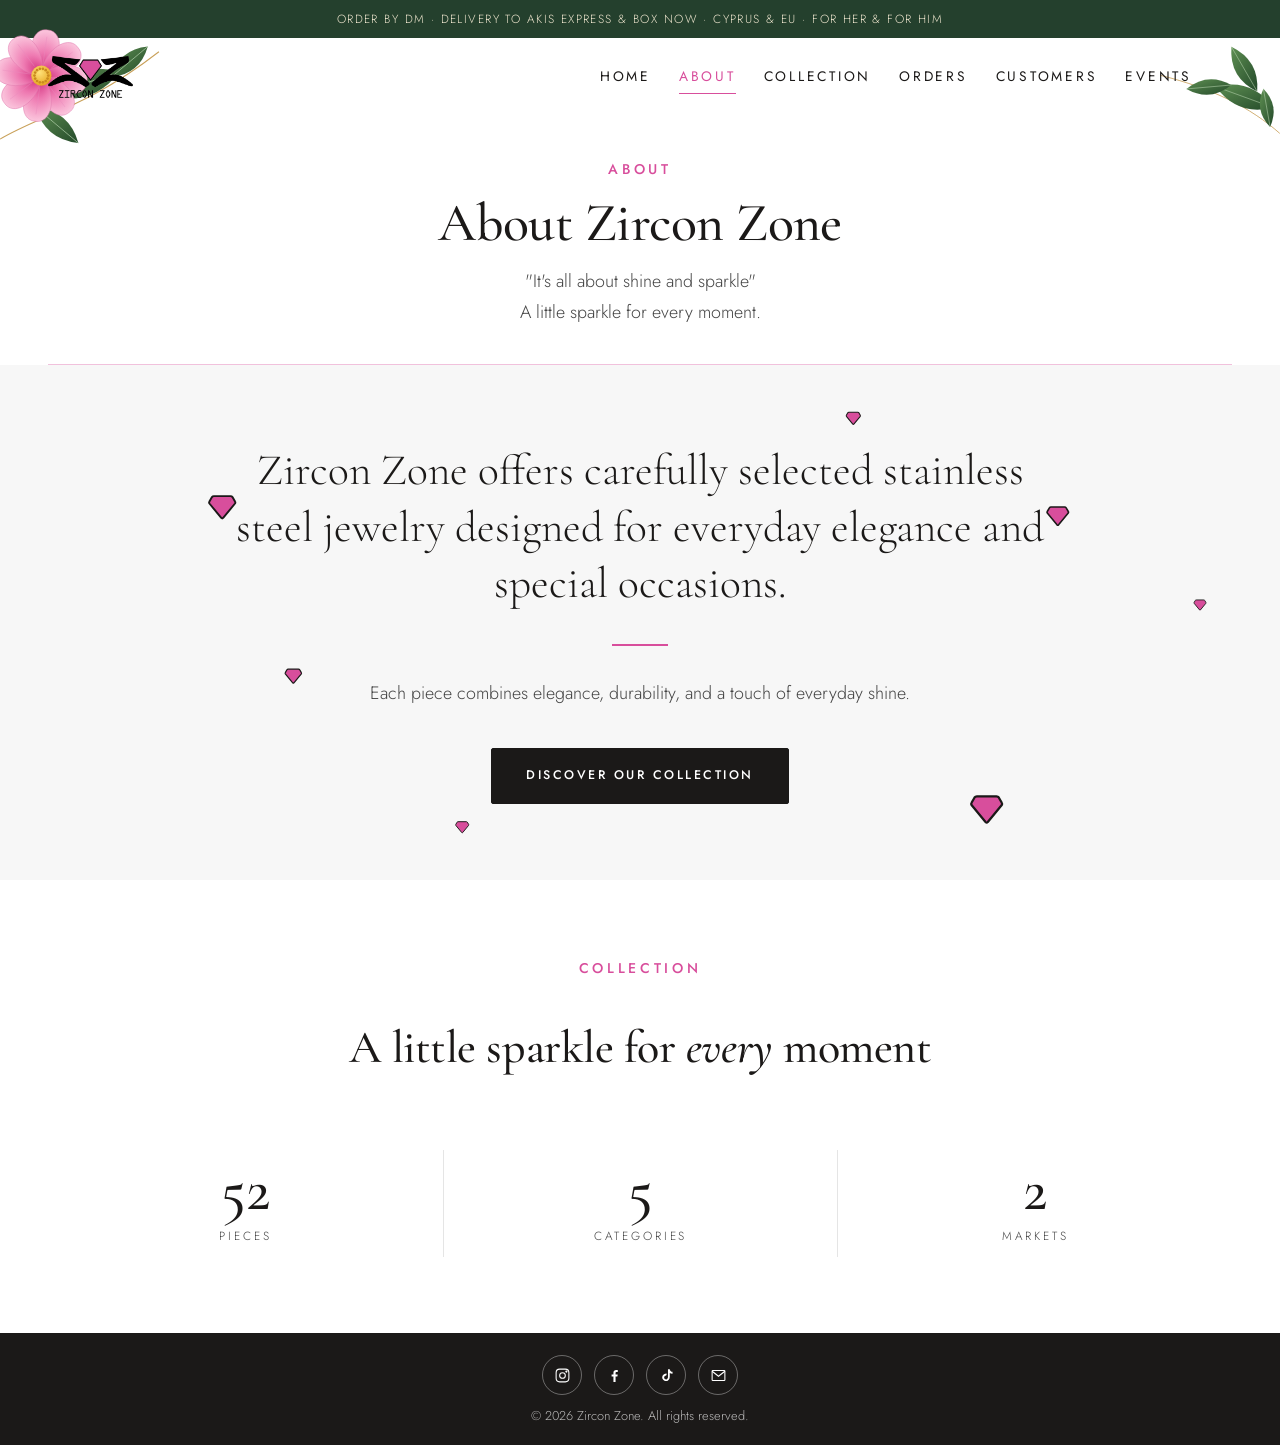
==== commit 6498f789: "Header: pink flower and leaves in the corners, dark green ship bar Co-Authored-By: Claude Opus 5.5 <" ====
--- a/about.html
+++ b/about.html
@@ -22,7 +22,7 @@
   <link rel="preconnect" href="https://fonts.googleapis.com">
   <link rel="preconnect" href="https://fonts.gstatic.com" crossorigin>
   <link href="https://fonts.googleapis.com/css2?family=Cormorant+Garamond:ital,wght@0,400;0,500;0,600;1,400;1,500&family=Jost:wght@300;400;500&display=swap" rel="stylesheet">
-  <link rel="stylesheet" href="assets/css/style.css?v=1203">
+  <link rel="stylesheet" href="assets/css/style.css?v=1300">
 
   <!-- Google tag (gtag.js) -->
   <script async src="https://www.googletagmanager.com/gtag/js?id=G-80L94WF2SH"></script>
--- a/assets/css/style.css
+++ b/assets/css/style.css
@@ -1337,12 +1337,15 @@
 .ugc-grid--wall #customer10 figcaption::before { background-image: url("data:image/svg+xml,%3Csvg xmlns='http://www.w3.org/2000/svg' viewBox='0 0 100 92'%3E%3Cpath d='M18 5h64l13 17L50 87 5 22z' fill='%232f8f4e' stroke='%231b1918' stroke-width='7' stroke-linejoin='round'/%3E%3C/svg%3E"); }
 
 /* =========================================================
-   Λεπτομέρειες από τις κάρτες Lucky Charm (συσκευασία)
+   Λουλούδι & φύλλα στις γωνίες του header (όπως στο mockup)
    ========================================================= */
-/* μπάρα αποστολής: το πράσινο με τα φύλλα της ανδρικής κάρτας */
-.ship-bar { background: #2F4A3B url("../img/card-leaves.svg") center / cover !important; color: #EFE6CF !important; }
-/* μικρή μαργαρίτα της κάρτας πριν από τα ροζ μικρά τίτλα */
-.eyebrow::before {
-  content: ""; display: inline-block; width: 1.25em; height: 1.25em; margin-right: .5em; vertical-align: -.3em;
-  background: url("../img/daisy.png") center / contain no-repeat;
-}
+.site-header { overflow: visible; }
+.site-header::before, .site-header::after {
+  content: ""; position: absolute; z-index: 1; pointer-events: none; background-repeat: no-repeat; background-size: contain;
+}
+.site-header::before { left: -8px; top: -18px; width: 175px; height: 135px; background-image: url("../img/corner-flower.svg"); }
+.site-header::after { right: -4px; top: -8px; width: 130px; height: 110px; background-image: url("../img/corner-leaves.svg"); }
+.site-header > * { position: relative; z-index: 2; }
+@media (max-width: 1100px) { .site-header::before, .site-header::after { display: none; } }
+/* μπάρα αποστολής σε σκούρο πράσινο */
+.ship-bar { background: #24402D !important; color: #EFE6CF !important; }
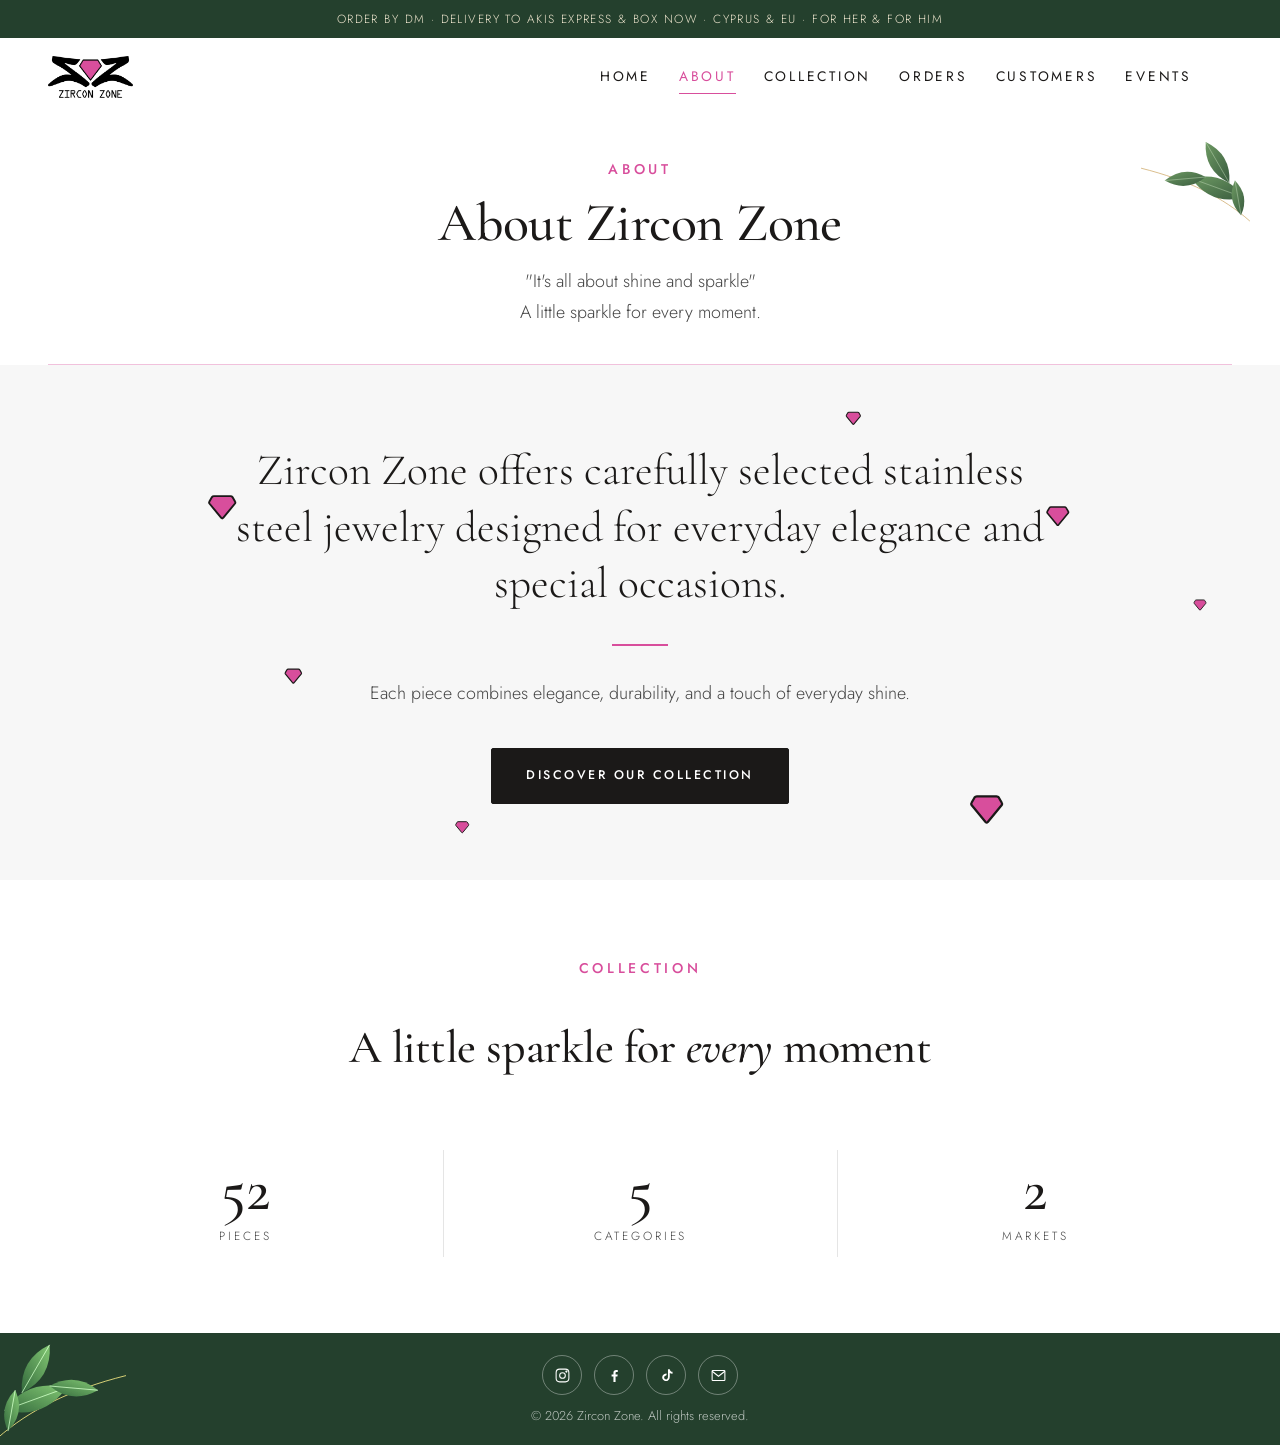
==== commit 72cd9bfb: "Leaves only: sprig behind home hero photo, on page titles and in a green footer; green ship bar Co-A" ====
--- a/about.html
+++ b/about.html
@@ -22,7 +22,7 @@
   <link rel="preconnect" href="https://fonts.googleapis.com">
   <link rel="preconnect" href="https://fonts.gstatic.com" crossorigin>
   <link href="https://fonts.googleapis.com/css2?family=Cormorant+Garamond:ital,wght@0,400;0,500;0,600;1,400;1,500&family=Jost:wght@300;400;500&display=swap" rel="stylesheet">
-  <link rel="stylesheet" href="assets/css/style.css?v=1300">
+  <link rel="stylesheet" href="assets/css/style.css?v=1301">
 
   <!-- Google tag (gtag.js) -->
   <script async src="https://www.googletagmanager.com/gtag/js?id=G-80L94WF2SH"></script>
--- a/assets/css/style.css
+++ b/assets/css/style.css
@@ -1337,15 +1337,21 @@
 .ugc-grid--wall #customer10 figcaption::before { background-image: url("data:image/svg+xml,%3Csvg xmlns='http://www.w3.org/2000/svg' viewBox='0 0 100 92'%3E%3Cpath d='M18 5h64l13 17L50 87 5 22z' fill='%232f8f4e' stroke='%231b1918' stroke-width='7' stroke-linejoin='round'/%3E%3C/svg%3E"); }
 
 /* =========================================================
-   Λουλούδι & φύλλα στις γωνίες του header (όπως στο mockup)
+   Φύλλα (χωρίς λουλούδι): ίδιο κλαδάκι σε λίγα σημεία, για ενιαίο ύφος
    ========================================================= */
 .site-header { overflow: visible; }
-.site-header::before, .site-header::after {
-  content: ""; position: absolute; z-index: 1; pointer-events: none; background-repeat: no-repeat; background-size: contain;
-}
-.site-header::before { left: -8px; top: -18px; width: 175px; height: 135px; background-image: url("../img/corner-flower.svg"); }
-.site-header::after { right: -4px; top: -8px; width: 130px; height: 110px; background-image: url("../img/corner-leaves.svg"); }
-.site-header > * { position: relative; z-index: 2; }
-@media (max-width: 1100px) { .site-header::before, .site-header::after { display: none; } }
+.home .hero-media::after, .page-hero-wrap::after, .site-footer::before {
+  content: ""; position: absolute; pointer-events: none; background: url("../img/corner-leaves.svg") no-repeat center / contain;
+}
+/* 2. αρχική: ξεπροβάλλει πίσω από τη μεγάλη φωτογραφία */
+.home .hero-media::after { z-index: -1; right: -70px; top: -50px; width: 170px; height: 145px; }
+.home .hero-media { isolation: isolate; }
+/* 3. τίτλος κάθε σελίδας: πάνω δεξιά */
+.page-hero-wrap { position: relative; overflow: hidden; }
+.page-hero-wrap::after { right: 2%; top: 10px; width: 120px; height: 100px; opacity: .9; }
+/* 4. footer: καθρέφτης, πάνω αριστερά */
+.site-footer { position: relative; overflow: hidden; background: #24402D !important; }
+.site-footer::before { left: -6px; top: -6px; width: 140px; height: 118px; transform: scaleX(-1); opacity: .9; filter: brightness(1.5); }
+@media (max-width: 860px) { .home .hero-media::after { right: -30px; top: -30px; width: 100px; height: 85px; } .page-hero-wrap::after { width: 80px; height: 68px; } }
 /* μπάρα αποστολής σε σκούρο πράσινο */
 .ship-bar { background: #24402D !important; color: #EFE6CF !important; }
